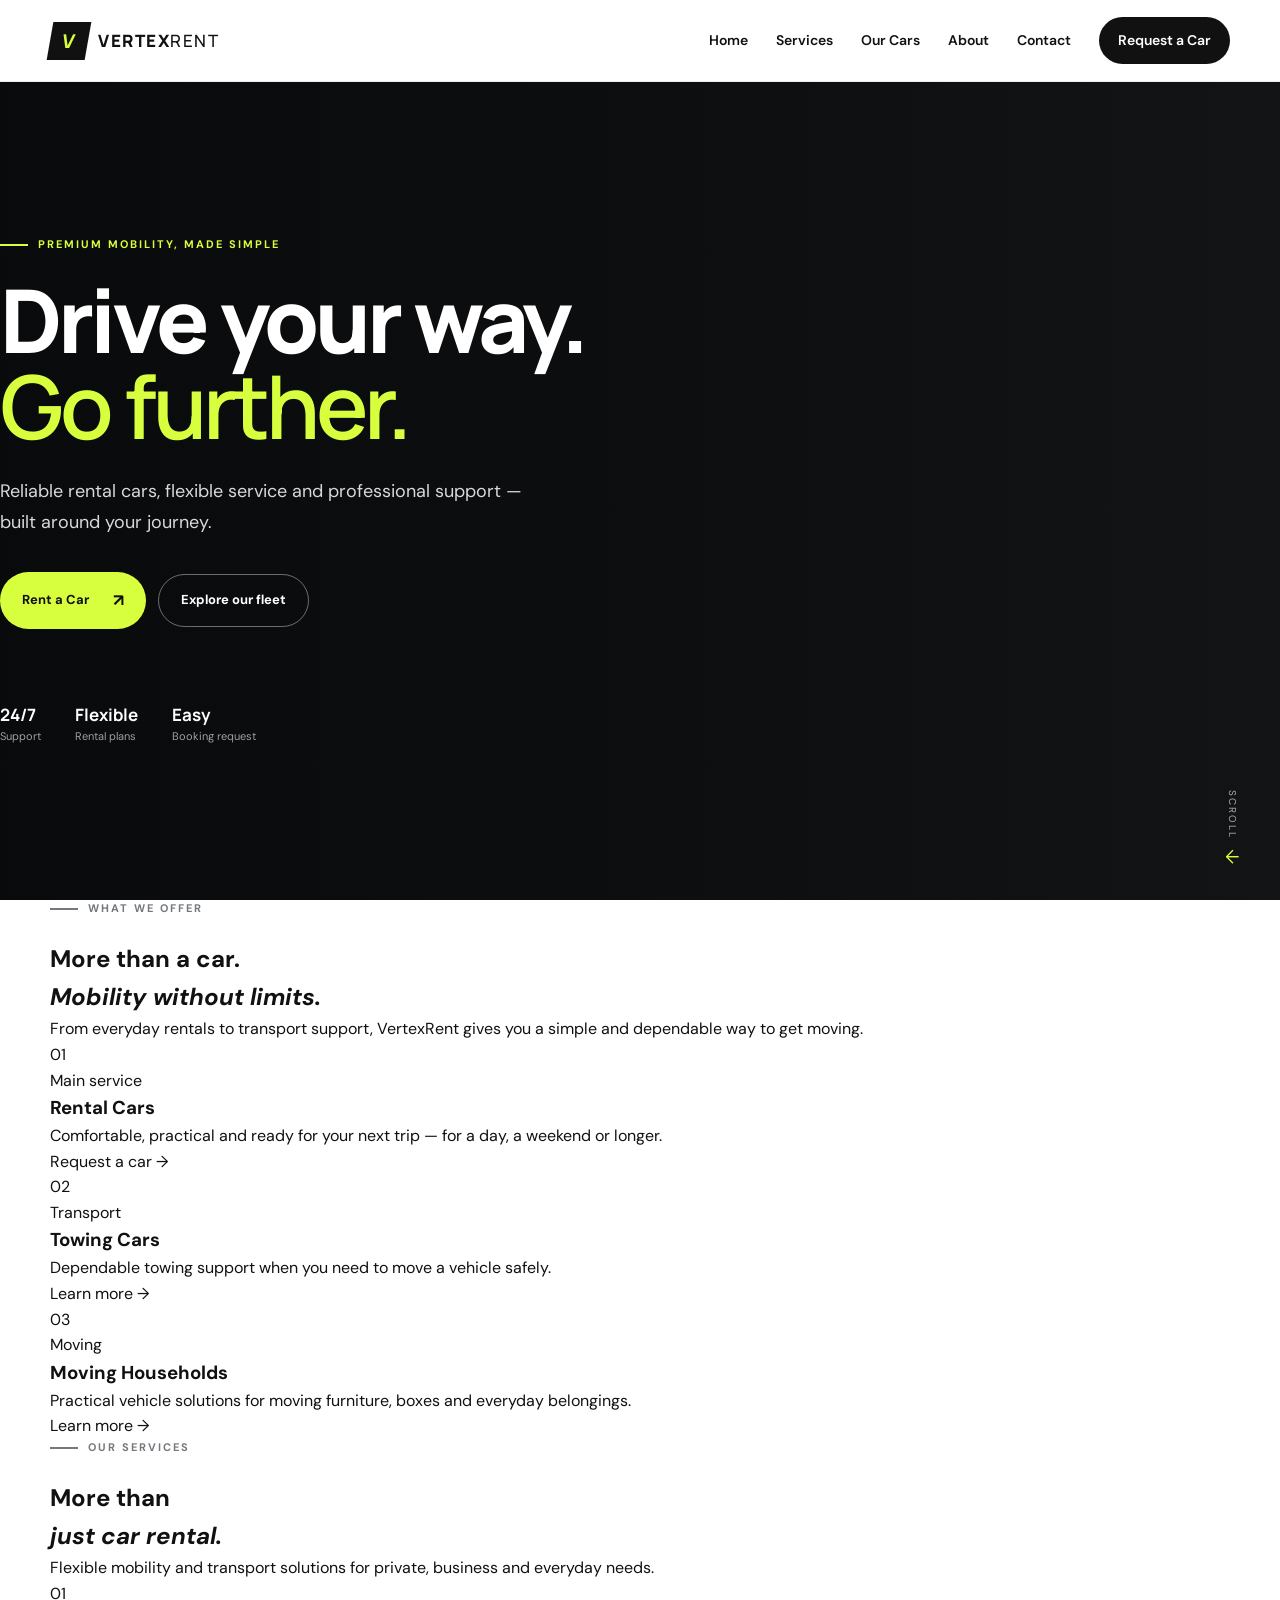
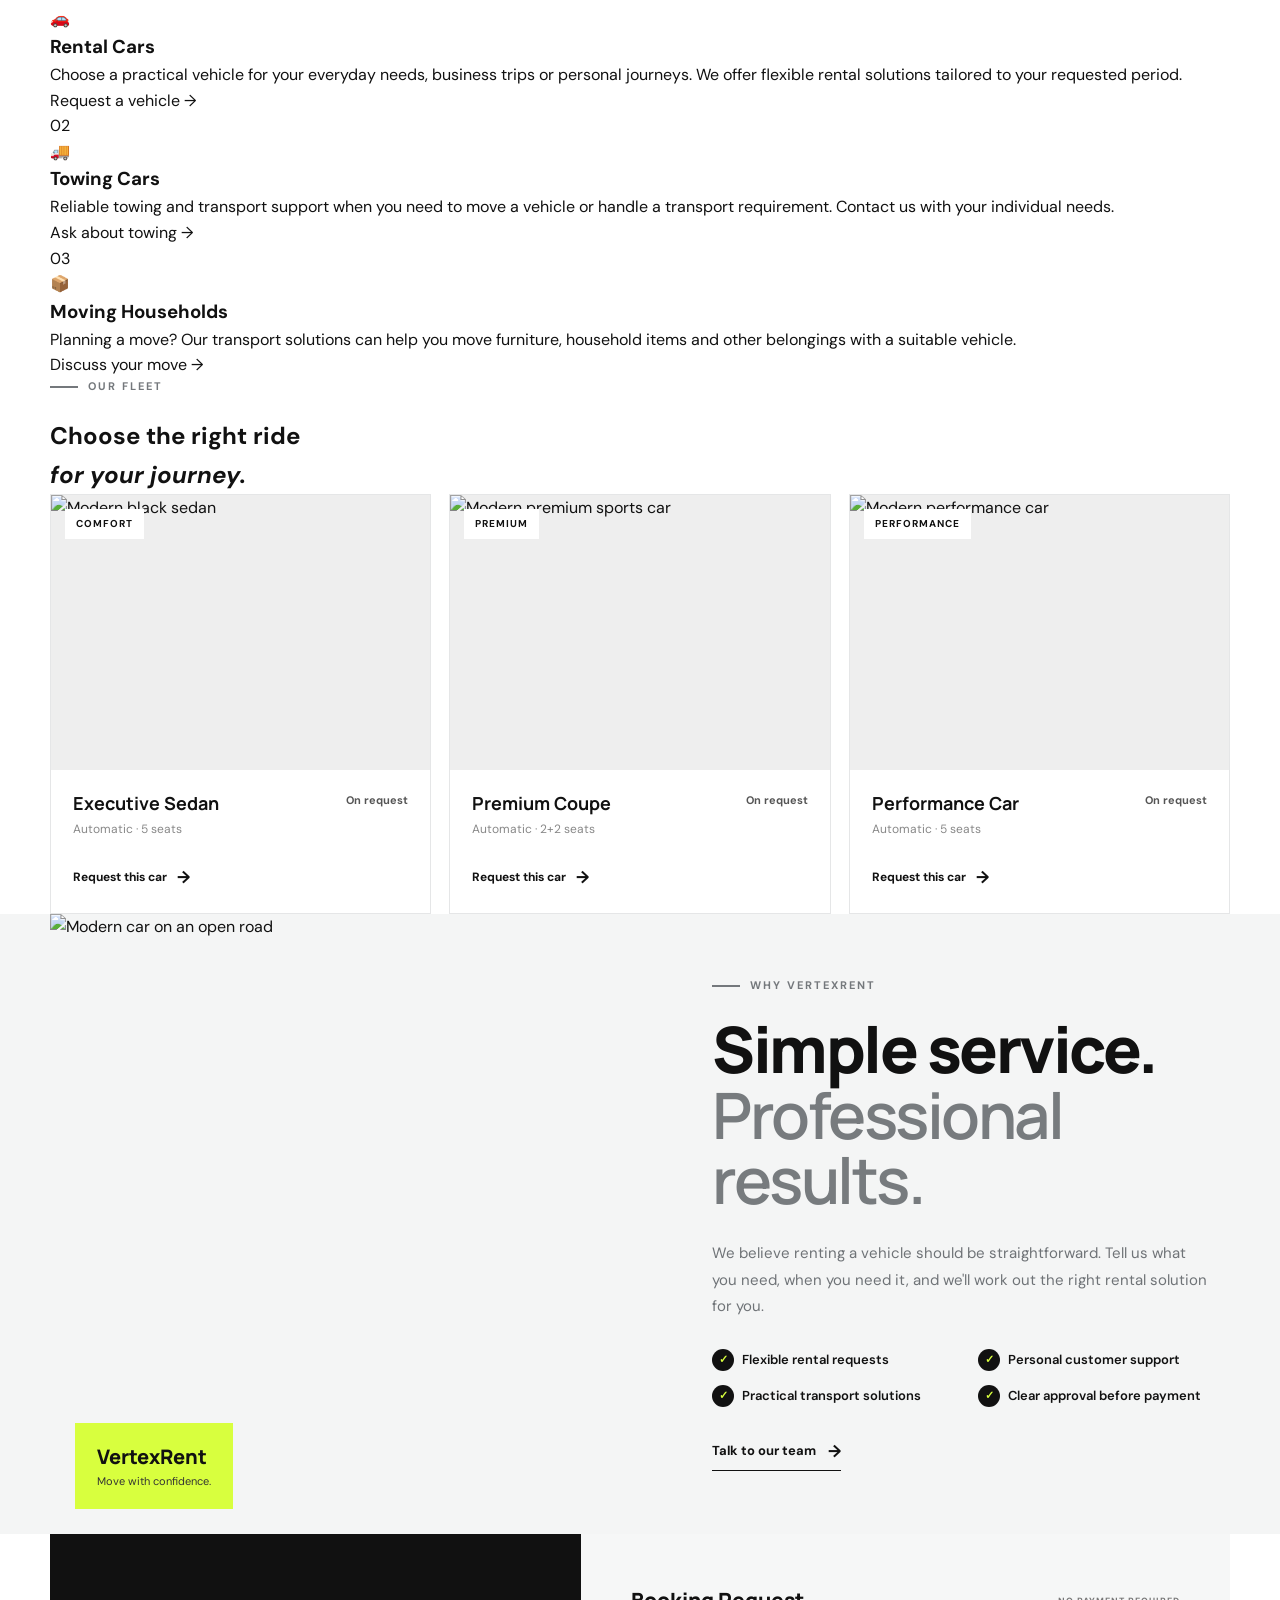
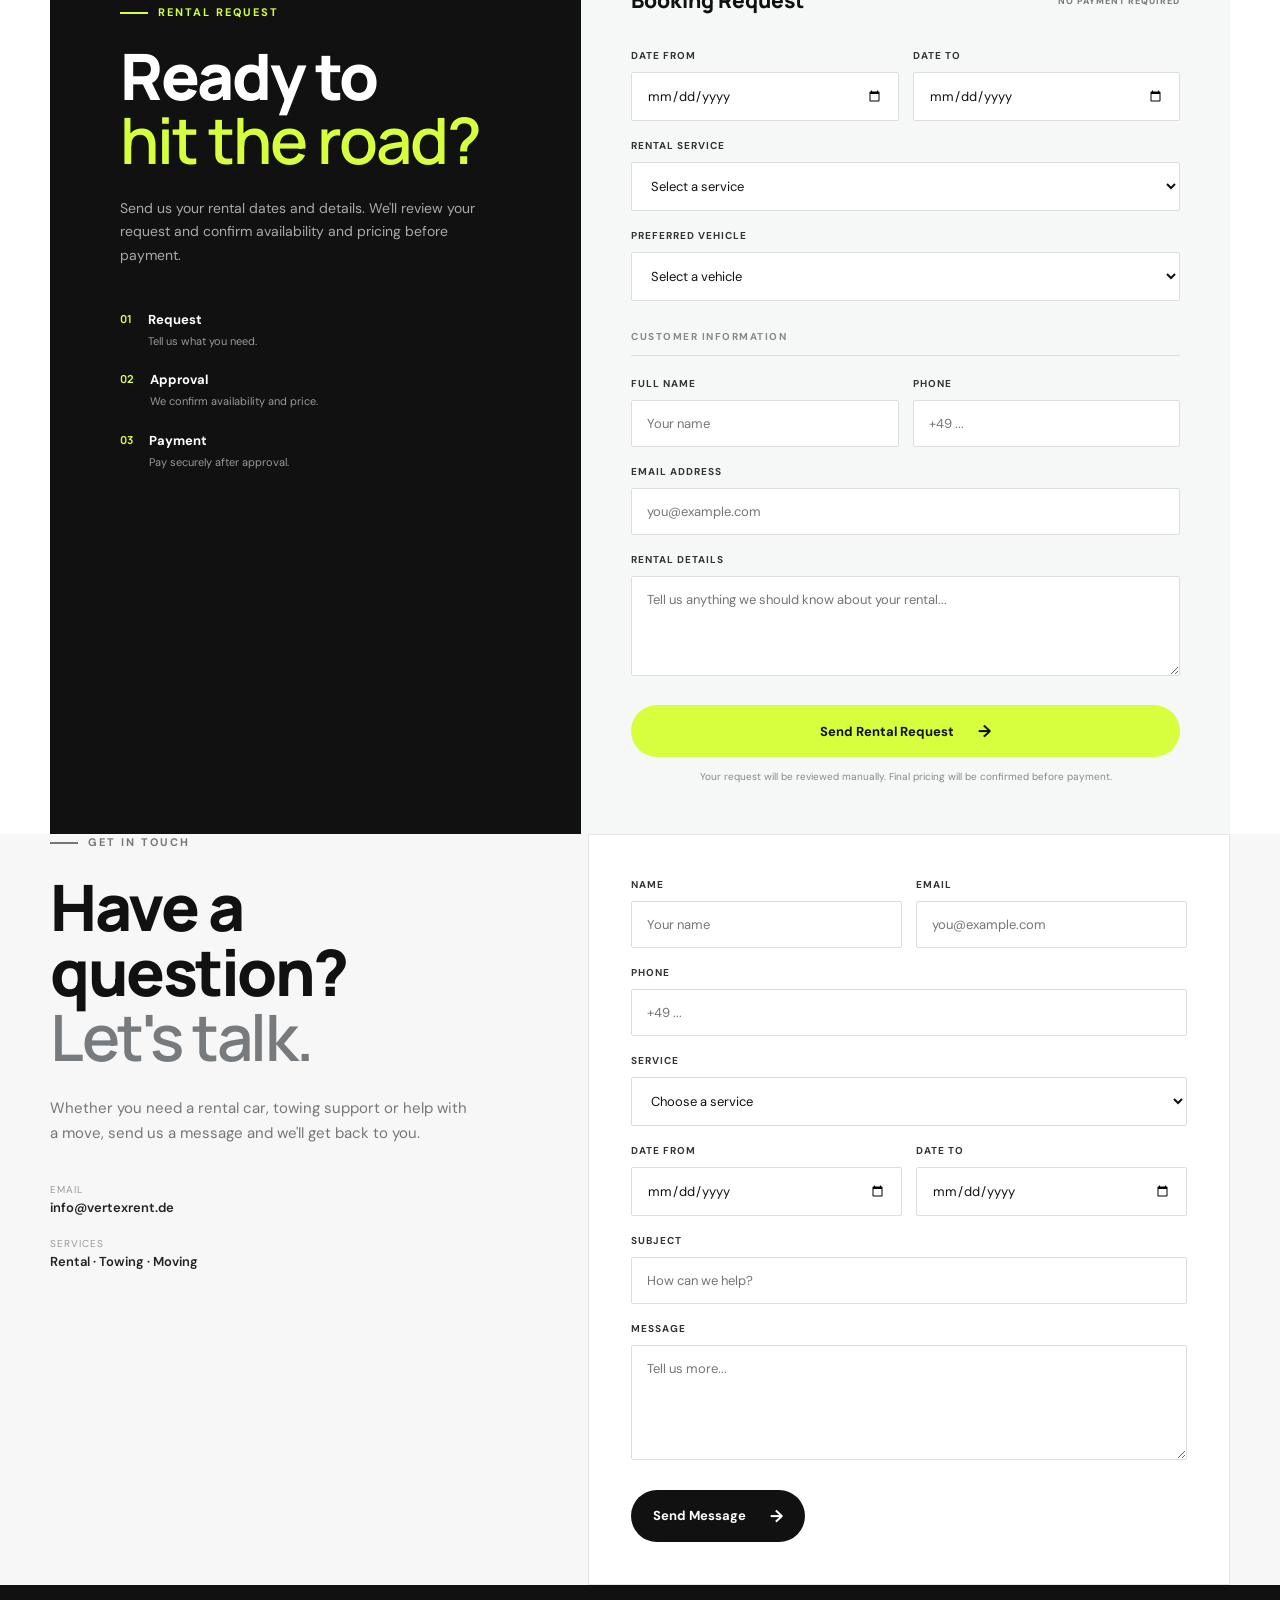
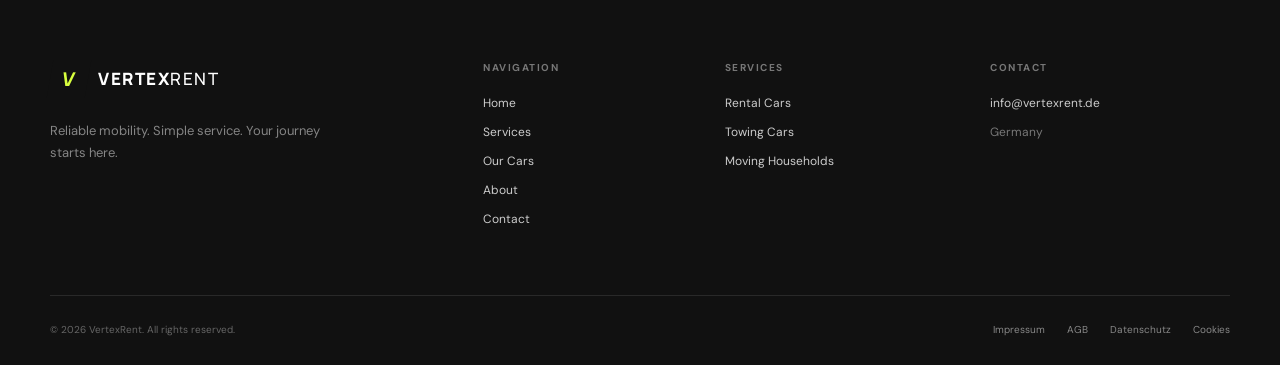
==== sec.html @ 44ec2cfa "All changes" ====
<!DOCTYPE html>
<html lang="en">

<head>

    <!-- 
         BASIC META
     -->

    <meta charset="UTF-8">

    <meta name="viewport"
          content="width=device-width, initial-scale=1.0">

    <meta http-equiv="X-UA-Compatible"
          content="IE=edge">


    <!-- 
         SEO
     -->

    <title>VertexRent | Premium Car Rental & Mobility Services</title>

    <meta name="description"
          content="VertexRent offers reliable car rental, towing and household moving services with flexible rental solutions and professional support.">

    <meta name="keywords"
          content="car rental, rent a car, vehicle rental, towing cars, moving household, VertexRent">

    <meta name="author"
          content="VertexRent">

    <meta name="robots"
          content="index, follow">

    <meta name="googlebot"
          content="index, follow">


    <!-- 
         CANONICAL URL
     -->

    <link rel="canonical"
          href="https://vertexrent.de/">


    <!-- 
         FAVICON
     -->

    <link rel="icon"
          type="image/png"
          href="images/favicon.png">


    <!-- 
         GOOGLE FONTS
     -->

    <link rel="preconnect"
          href="https://fonts.googleapis.com">

    <link rel="preconnect"
          href="https://fonts.gstatic.com"
          crossorigin>

    <link href="https://fonts.googleapis.com/css2?family=DM+Sans:wght@400;500;600;700&family=Manrope:wght@600;700;800&display=swap"
          rel="stylesheet">


    <!-- 
         OPEN GRAPH
         Facebook / WhatsApp / LinkedIn
          -->

    <meta property="og:type"
          content="website">

    <meta property="og:title"
          content="VertexRent | Premium Car Rental & Mobility Services">

    <meta property="og:description"
          content="Reliable car rental, towing and moving services from VertexRent.">

    <meta property="og:url"
          content="https://vertexrent.de/">

    <meta property="og:site_name"
          content="VertexRent">

    <meta property="og:image"
          content="https://vertexrent.de/images/og-image.jpg">


    <!--  TWITTER / X CARD -->

    <meta name="twitter:card"
          content="summary_large_image">

    <meta name="twitter:title"
          content="VertexRent | Premium Car Rental & Mobility Services">

    <meta name="twitter:description"
          content="Reliable car rental, towing and moving services from VertexRent.">

    <meta name="twitter:image"
          content="https://vertexrent.de/images/og-image.jpg">


    <!-- 
         WEBSITE CSS
    -->

    <link rel="stylesheet"
          href="style.css">

    <link rel="stylesheet"
          href="responsive.css">

</head>


<body>

    <!-- Website content will be added here -->
  <!-- =========================
         HEADER
    ========================== -->

    <header class="site-header">

        <div class="container nav-wrapper">

            <!-- Logo -->
            <a href="#home" class="logo" aria-label="VertexRent Home">

                <span class="logo-mark">V</span>

                <span class="logo-text">
                    VERTEX<span>RENT</span>
                </span>

            </a>


            <!-- Navigation -->
            <nav class="main-nav" aria-label="Main Navigation">

                <a href="#home">Home</a>

                <a href="#services">Services</a>

                <a href="#fleet">Our Cars</a>

                <a href="#about">About</a>

                <a href="#contact">Contact</a>

                <a href="#booking" class="nav-cta">
                    Request a Car
                </a>

            </nav>


            <!-- Mobile Menu Button -->
            <button
                class="menu-toggle"
                type="button"
                aria-label="Open navigation menu"
                aria-expanded="false">

                <span></span>
                <span></span>
                <span></span>

            </button>

        </div>

    </header>


     <!-- =========================
         MAIN CONTENT
    ========================== -->

    <main id="main-content">

     <section class="hero" id="home">

        <!-- Background Image -->
        <div class="hero-background"></div>


        <div class="container hero-container">

            <div class="hero-content">

                <!-- Small Label -->
                <p class="eyebrow hero-eyebrow">
                    <span></span>
                    Premium mobility, made simple
                </p>


                <!-- Main Heading -->
                <h1>
                    Drive your way.
                    <br>
                    <em>Go further.</em>
                </h1>


                <!-- Description -->
                <p class="hero-description">
                    Reliable rental cars, flexible service and
                    professional support — built around your journey.
                </p>


                <!-- Buttons -->
                <div class="hero-actions">

                    <a href="#booking" class="btn btn-primary">
                        Rent a Car
                        <span>↗</span>
                    </a>

                    <a href="#fleet" class="btn btn-outline">
                        Explore our fleet
                    </a>

                </div>


                <!-- Trust Information -->
                <div class="hero-trust">

                    <div class="trust-item">

                        <strong>24/7</strong>

                        <span>
                            Support
                        </span>

                    </div>


                    <div class="trust-item">

                        <strong>Flexible</strong>

                        <span>
                            Rental plans
                        </span>

                    </div>


                    <div class="trust-item">

                        <strong>Easy</strong>

                        <span>
                            Booking request
                        </span>

                    </div>

                </div>

            </div>

        </div>


        <!-- Scroll Indicator -->

        <div class="hero-scroll">

            <span>SCROLL</span>

            <strong>↓</strong>

        </div>

    </section>


    <!-- =========================
     SERVICES SECTION
========================= -->

<section class="services section" id="services">

    <div class="container">

        <!-- Section Heading -->

        <div class="section-heading services-heading">

            <div>

                <p class="eyebrow">
                    <span></span>
                    What we offer
                </p>

                <h2>
                    More than a car.
                    <br>
                    <em>Mobility without limits.</em>
                </h2>

            </div>


            <p class="section-intro">

                From everyday rentals to transport support,
                VertexRent gives you a simple and dependable
                way to get moving.

            </p>

        </div>


        <!-- Services Cards -->

        <div class="service-grid">


            <!-- Rental Cars -->

            <article class="service-card service-card-main">

                <div class="service-number">
                    01
                </div>


                <div class="service-content">

                    <p class="service-label">
                        Main service
                    </p>

                    <h3>
                        Rental Cars
                    </h3>

                    <p>
                        Comfortable, practical and ready for
                        your next trip — for a day, a weekend
                        or longer.
                    </p>

                    <a href="#booking" class="service-link">
                        Request a car
                        <span>&rarr;</span>
                        
                    </a>

                </div>

            </article>


            <!-- Towing Cars -->

            <article class="service-card">

                <div class="service-number">
                    02
                </div>


                <div class="service-content">

                    <p class="service-label">
                        Transport
                    </p>

                    <h3>
                        Towing Cars
                    </h3>

                    <p>
                        Dependable towing support when you
                        need to move a vehicle safely.
                    </p>

                    <a href="#contact" class="service-link">
                        Learn more
                        <span>&rarr;</span>
                        
                    </a>

                </div>

            </article>


            <!-- Moving Households -->

            <article class="service-card">

                <div class="service-number">
                    03
                </div>


                <div class="service-content">

                    <p class="service-label">
                        Moving
                    </p>

                    <h3>
                        Moving Households
                    </h3>

                    <p>
                        Practical vehicle solutions for moving
                        furniture, boxes and everyday belongings.
                    </p>

                    <a href="#contact" class="service-link">
                        Learn more
                        <span>&rarr;</span>

                    </a>

                </div>

            </article>


        </div>

    </div>

</section>










<!-- =========================
     SERVICES SECTION
========================= -->

<section class="services section" id="services">

    <div class="container">

        <div class="section-heading">

            <p class="eyebrow">

                <span></span>

                Our Services

            </p>

            <h2>

                More than
                <br>

                <em>just car rental.</em>

            </h2>

            <p class="section-intro">

                Flexible mobility and transport solutions
                for private, business and everyday needs.

            </p>

        </div>


        <div class="services-grid">


            <!-- Rental Cars -->

            <article class="service-card">

                <div class="service-number">
                    01
                </div>

                <div class="service-icon">
                    🚗
                </div>

                <h3>
                    Rental Cars
                </h3>

                <p>

                    Choose a practical vehicle for your
                    everyday needs, business trips or
                    personal journeys. We offer flexible
                    rental solutions tailored to your
                    requested period.

                </p>

                <a href="#booking" class="service-link">

                    Request a vehicle

                    <span>&rarr;</span>

                </a>

            </article>


            <!-- Towing Cars -->

            <article class="service-card">

                <div class="service-number">
                    02
                </div>

                <div class="service-icon">
                    🚚
                </div>

                <h3>
                    Towing Cars
                </h3>

                <p>

                    Reliable towing and transport support
                    when you need to move a vehicle or
                    handle a transport requirement.
                    Contact us with your individual needs.

                </p>

                <a href="#contact" class="service-link">

                    Ask about towing

                    <span>&rarr;</span>

                </a>

            </article>


            <!-- Moving Households -->

            <article class="service-card">

                <div class="service-number">
                    03
                </div>

                <div class="service-icon">
                    📦
                </div>

                <h3>
                    Moving Households
                </h3>

                <p>

                    Planning a move? Our transport solutions
                    can help you move furniture, household
                    items and other belongings with a
                    suitable vehicle.

                </p>

                <a href="#contact" class="service-link">

                    Discuss your move

                    <span>&rarr;</span>

                </a>

            </article>


        </div>

    </div>

</section>






<!-- =========================
     OUR FLEET SECTION
========================= -->

<section class="fleet section" id="fleet">

    <div class="container">

        <!-- Section Heading -->

        <div class="section-heading">

            <p class="eyebrow">
                <span></span>
                Our Fleet
            </p>

            <h2>
                Choose the right ride
                <br>
                <em>for your journey.</em>
            </h2>

        </div>


        <!-- Cars Grid -->

        <div class="car-grid">


            <!-- Car 01 -->

            <article class="car-card">

                <div class="car-image">

                    <img
                        src="https://images.unsplash.com/photo-1555215695-3004980ad54e?auto=format&fit=crop&w=1200&q=85"
                        alt="Modern black sedan">

                    <span class="car-tag">
                        Comfort
                    </span>

                </div>


                <div class="car-info">

                    <div class="car-main-info">

                        <div>

                            <h3>
                                Executive Sedan
                            </h3>

                            <p>
                                Automatic · 5 seats
                            </p>

                        </div>

                        <span class="car-price">
                            On request
                        </span>

                    </div>


                    <a href="#booking" class="car-link">
                        Request this car
                        <span>→</span>
                    </a>

                </div>

            </article>


            <!-- Car 02 -->

            <article class="car-card">

                <div class="car-image">

                    <img
                        src="https://images.unsplash.com/photo-1542362567-b07e54358753?auto=format&fit=crop&w=1200&q=85"
                        alt="Modern premium sports car">

                    <span class="car-tag">
                        Premium
                    </span>

                </div>


                <div class="car-info">

                    <div class="car-main-info">

                        <div>

                            <h3>
                                Premium Coupe
                            </h3>

                            <p>
                                Automatic · 2+2 seats
                            </p>

                        </div>

                        <span class="car-price">
                            On request
                        </span>

                    </div>


                    <a href="#booking" class="car-link">
                        Request this car
                        <span>→</span>
                    </a>

                </div>

            </article>


            <!-- Car 03 -->

            <article class="car-card">

                <div class="car-image">

                    <img
                        src="https://images.unsplash.com/photo-1503376780353-7e6692767b70?auto=format&fit=crop&w=1200&q=85"
                        alt="Modern performance car">

                    <span class="car-tag">
                        Performance
                    </span>

                </div>


                <div class="car-info">

                    <div class="car-main-info">

                        <div>

                            <h3>
                                Performance Car
                            </h3>

                            <p>
                                Automatic · 5 seats
                            </p>

                        </div>

                        <span class="car-price">
                            On request
                        </span>

                    </div>


                    <a href="#booking" class="car-link">
                        Request this car
                        <span>→</span>
                    </a>

                </div>

            </article>


        </div>

    </div>

</section>


<!-- =========================
     ABOUT SECTION
========================= -->

<section class="about section" id="about">

    <div class="container about-grid">


        <!-- About Image -->

        <div class="about-image">

            <img
                src="https://images.unsplash.com/photo-1492144534655-ae79c964c9d7?auto=format&fit=crop&w=1400&q=85"
                alt="Modern car on an open road">

            <div class="about-badge">

                <strong>VertexRent</strong>

                <span>
                    Move with confidence.
                </span>

            </div>

        </div>


        <!-- About Content -->

        <div class="about-content">

            <p class="eyebrow">

                <span></span>

                Why VertexRent

            </p>


            <h2>

                Simple service.
                <br>

                <em>Professional results.</em>

            </h2>


            <p class="about-description">

                We believe renting a vehicle should be
                straightforward. Tell us what you need,
                when you need it, and we'll work out the
                right rental solution for you.

            </p>


            <!-- Benefits -->

            <ul class="benefits-list">

                <li>

                    <span class="benefit-icon">
                        ✓
                    </span>

                    <span>
                        Flexible rental requests
                    </span>

                </li>


                <li>

                    <span class="benefit-icon">
                        ✓
                    </span>

                    <span>
                        Personal customer support
                    </span>

                </li>


                <li>

                    <span class="benefit-icon">
                        ✓
                    </span>

                    <span>
                        Practical transport solutions
                    </span>

                </li>


                <li>

                    <span class="benefit-icon">
                        ✓
                    </span>

                    <span>
                        Clear approval before payment
                    </span>

                </li>

            </ul>


            <!-- Link -->

            <a href="#contact" class="about-link">

                Talk to our team

                <span>&rarr;</span>

            </a>

        </div>

    </div>

</section>



<!-- =========================
     BOOKING SECTION
========================= -->

<section class="booking section" id="booking">

    <div class="container">

        <div class="booking-box">

            <!-- =========================
                 BOOKING INTRO
            ========================== -->

            <div class="booking-content">

                <p class="eyebrow booking-eyebrow">

                    <span></span>

                    Rental Request

                </p>


                <h2>

                    Ready to
                    <br>

                    <em>hit the road?</em>

                </h2>


                <p class="booking-description">

                    Send us your rental dates and details.
                    We'll review your request and confirm
                    availability and pricing before payment.

                </p>


                <!-- Booking Process -->

                <div class="booking-steps">


                    <div class="booking-step">

                        <span>01</span>

                        <div>

                            <strong>
                                Request
                            </strong>

                            <p>
                                Tell us what you need.
                            </p>

                        </div>

                    </div>


                    <div class="booking-step">

                        <span>02</span>

                        <div>

                            <strong>
                                Approval
                            </strong>

                            <p>
                                We confirm availability
                                and price.
                            </p>

                        </div>

                    </div>


                    <div class="booking-step">

                        <span>03</span>

                        <div>

                            <strong>
                                Payment
                            </strong>

                            <p>
                                Pay securely after approval.
                            </p>

                        </div>

                    </div>


                </div>

            </div>


            <!-- =========================
                 BOOKING FORM
            ========================== -->

            <div class="booking-form-wrapper">

                <form class="booking-form" id="bookingForm">


                    <div class="form-heading">

                        <h3>
                            Booking Request
                        </h3>

                        <span>
                            No payment required
                        </span>

                    </div>


                    <!-- Dates -->

                    <div class="form-row">

                        <div class="form-group">

                            <label for="date-from">
                                Date From
                            </label>

                            <input
                                type="date"
                                id="date-from"
                                name="date-from"
                                required
                            >

                        </div>


                        <div class="form-group">

                            <label for="date-to">
                                Date To
                            </label>

                            <input
                                type="date"
                                id="date-to"
                                name="date-to"
                                required
                            >

                        </div>

                    </div>


                    <!-- Rental Details -->

                    <div class="form-group">

                        <label for="service">
                            Rental Service
                        </label>

                        <select
                            id="service"
                            name="service"
                            required
                        >

                            <option value="">
                                Select a service
                            </option>

                            <option value="rental-car">
                                Rental Car
                            </option>

                            <option value="towing">
                                Towing Car
                            </option>

                            <option value="moving">
                                Moving Household
                            </option>

                        </select>

                    </div>


                    <div class="form-group">

                        <label for="vehicle">
                            Preferred Vehicle
                        </label>

                        <select
                            id="vehicle"
                            name="vehicle"
                        >

                            <option value="">
                                Select a vehicle
                            </option>

                            <option value="executive-sedan">
                                Executive Sedan
                            </option>

                            <option value="premium-coupe">
                                Premium Coupe
                            </option>

                            <option value="performance-car">
                                Performance Car
                            </option>

                        </select>

                    </div>


                    <!-- Customer Information -->

                    <div class="form-section-title">

                        Customer Information

                    </div>


                    <div class="form-row">

                        <div class="form-group">

                            <label for="customer-name">
                                Full Name
                            </label>

                            <input
                                type="text"
                                id="customer-name"
                                name="customer-name"
                                placeholder="Your name"
                                required
                            >

                        </div>


                        <div class="form-group">

                            <label for="customer-phone">
                                Phone
                            </label>

                            <input
                                type="tel"
                                id="customer-phone"
                                name="customer-phone"
                                placeholder="+49 ..."
                                required
                            >

                        </div>

                    </div>


                    <div class="form-group">

                        <label for="customer-email">
                            Email Address
                        </label>

                        <input
                            type="email"
                            id="customer-email"
                            name="customer-email"
                            placeholder="you@example.com"
                            required
                        >

                    </div>


                    <!-- Additional Details -->

                    <div class="form-group">

                        <label for="rental-details">
                            Rental Details
                        </label>

                        <textarea
                            id="rental-details"
                            name="rental-details"
                            rows="4"
                            placeholder="Tell us anything we should know about your rental..."
                        ></textarea>

                    </div>


                    <!-- Submit -->

                    <button
                        type="submit"
                        class="btn btn-primary booking-submit"
                    >

                        Send Rental Request

                        <span>&rarr;</span>

                    </button>


                    <p class="form-note">

                        Your request will be reviewed manually.
                        Final pricing will be confirmed before payment.

                    </p>


                </form>

            </div>

        </div>

    </div>

</section>


<!-- =========================
     CONTACT SECTION
========================= -->

<section class="contact section" id="contact">

    <div class="container contact-grid">

        <!-- Contact Information -->

        <div class="contact-content">

            <p class="eyebrow">

                <span></span>

                Get in touch

            </p>


            <h2>

                Have a question?
                <br>

                <em>Let's talk.</em>

            </h2>


            <p class="contact-description">

                Whether you need a rental car, towing support
                or help with a move, send us a message and
                we'll get back to you.

            </p>


            <!-- Contact Details -->

            <div class="contact-details">

                <div class="contact-detail">

                    <span>
                        Email
                    </span>

                    <strong>
                        info@vertexrent.de
                    </strong>

                </div>


                <div class="contact-detail">

                    <span>
                        Services
                    </span>

                    <strong>
                        Rental · Towing · Moving
                    </strong>

                </div>

            </div>

        </div>


        <!-- Contact Form -->

        <div class="contact-form-wrapper">

            <form class="contact-form" id="contactForm">


                <!-- Name + Email -->

                <div class="form-row">

                    <div class="form-group">

                        <label for="contact-name">
                            Name
                        </label>

                        <input
                            type="text"
                            id="contact-name"
                            name="name"
                            placeholder="Your name"
                            required
                        >

                    </div>


                    <div class="form-group">

                        <label for="contact-email">
                            Email
                        </label>

                        <input
                            type="email"
                            id="contact-email"
                            name="email"
                            placeholder="you@example.com"
                            required
                        >

                    </div>

                </div>


                <!-- Phone -->

                <div class="form-group">

                    <label for="contact-phone">
                        Phone
                    </label>

                    <input
                        type="tel"
                        id="contact-phone"
                        name="phone"
                        placeholder="+49 ..."
                    >

                </div>


                <!-- Service -->

                <div class="form-group">

                    <label for="contact-service">
                        Service
                    </label>

                    <select
                        id="contact-service"
                        name="service"
                        required
                    >

                        <option value="">
                            Choose a service
                        </option>

                        <option value="rental">
                            Rental Cars
                        </option>

                        <option value="towing">
                            Towing Cars
                        </option>

                        <option value="moving">
                            Moving Households
                        </option>

                    </select>

                </div>


                <!-- Dates -->

                <div class="form-row">

                    <div class="form-group">

                        <label for="contact-date-from">
                            Date From
                        </label>

                        <input
                            type="date"
                            id="contact-date-from"
                            name="date-from"
                        >

                    </div>


                    <div class="form-group">

                        <label for="contact-date-to">
                            Date To
                        </label>

                        <input
                            type="date"
                            id="contact-date-to"
                            name="date-to"
                        >

                    </div>

                </div>


                <!-- Subject -->

                <div class="form-group">

                    <label for="contact-subject">
                        Subject
                    </label>

                    <input
                        type="text"
                        id="contact-subject"
                        name="subject"
                        placeholder="How can we help?"
                    >

                </div>


                <!-- Message -->

                <div class="form-group">

                    <label for="contact-message">
                        Message
                    </label>

                    <textarea
                        id="contact-message"
                        name="message"
                        rows="5"
                        placeholder="Tell us more..."
                    ></textarea>

                </div>


                <!-- Submit -->

                <button
                    type="submit"
                    class="btn btn-dark contact-submit"
                >

                    Send Message

                    <span>&rarr;</span>

                </button>


            </form>

        </div>

    </div>

</section>

    </main>


    <!-- =========================
     FOOTER
========================= -->

<footer class="site-footer">

    <div class="container">


        <!-- Footer Top -->

        <div class="footer-top">


            <!-- Brand -->

            <div class="footer-brand">

                <a href="#home" class="logo footer-logo">

                    <span class="logo-mark">V</span>

                    <span class="logo-text">
                        VERTEX<span>RENT</span>
                    </span>

                </a>


                <p>
                    Reliable mobility.
                    Simple service.
                    Your journey starts here.
                </p>

            </div>


            <!-- Navigation -->

            <div class="footer-column">

                <h4>
                    Navigation
                </h4>

                <a href="#home">
                    Home
                </a>

                <a href="#services">
                    Services
                </a>

                <a href="#fleet">
                    Our Cars
                </a>

                <a href="#about">
                    About
                </a>

                <a href="#contact">
                    Contact
                </a>

            </div>


            <!-- Services -->

            <div class="footer-column">

                <h4>
                    Services
                </h4>

                <a href="#booking">
                    Rental Cars
                </a>

                <a href="#contact">
                    Towing Cars
                </a>

                <a href="#contact">
                    Moving Households
                </a>

            </div>


            <!-- Contact -->

            <div class="footer-column">

                <h4>
                    Contact
                </h4>

                <a href="mailto:info@vertexrent.de">
                    info@vertexrent.de
                </a>

                <span class="footer-muted">
                    Germany
                </span>

            </div>


        </div>


        <!-- Footer Bottom -->

        <div class="footer-bottom">


            <p>
                © 2026 VertexRent.
                All rights reserved.
            </p>


            <!-- Legal -->

            <nav class="legal-links" aria-label="Legal">

                <a href="impressum.html">
                    Impressum
                </a>

                <a href="agb.html">
                    AGB
                </a>

                <a href="datenschutz.html">
                    Datenschutz
                </a>

                <a href="cookies.html">
                    Cookies
                </a>

            </nav>


        </div>

    </div>

</footer>


    <script src="script.js"></script>

</body>

</html>
---- style.css ----
/* ========
   GLOBAL RESET
======== */

* {
    margin: 0;
    padding: 0;
    box-sizing: border-box;
}

html {
    scroll-behavior: smooth;
}

body {
    font-family: "DM Sans", sans-serif;
    color: #111111;
    background: #ffffff;
    line-height: 1.6;
}

a {
    text-decoration: none;
    color: inherit;
}

button {
    font-family: inherit;
}


/* =========
   CONTAINER
========== */

.container {
    width: min(1180px, calc(100% - 48px));
    margin: 0 auto;
}


/* ============
   HEADER
 ===========*/

.site-header {
    width: 100%;
    height: 82px;

    background: #ffffff;

    border-bottom: 1px solid #eeeeee;

    position: sticky;
    top: 0;
    z-index: 1000;
}


/* 
   NAV WRAPPER 
   */

.nav-wrapper {
    height: 100%;

    display: flex;
    align-items: center;
    justify-content: space-between;
}


/* 
   LOGO
 */

.logo {
    display: flex;
    align-items: center;
    gap: 10px;

    font-family: "Manrope", sans-serif;

    font-size: 17px;
    font-weight: 800;

    letter-spacing: 1.5px;
}


/* Logo icon */

.logo-mark {
    width: 38px;
    height: 38px;

    display: grid;
    place-items: center;

    background: #111111;
    color: #d8ff3e;

    font-size: 19px;
    font-weight: 800;

    transform: skew(-10deg);
}


/* Logo text */

.logo-text {
    color: #111111;
}

.logo-text span {
    font-weight: 500;
}


/* 
   DESKTOP NAVIGATION
 */

.main-nav {
    display: flex;
    align-items: center;

    gap: 28px;

    font-size: 14px;
    font-weight: 600;
}

.main-nav a {
    transition: opacity 0.2s ease;
}

.main-nav a:hover {
    opacity: 0.55;
}


/* 
   NAV CTA
 */

.nav-cta {
    background: #111111;
    color: #ffffff;

    padding: 12px 19px;

    border-radius: 100px;

    transition:
        background 0.2s ease,
        transform 0.2s ease;
}

.nav-cta:hover {
    opacity: 1 !important;

    background: #222222;

    transform: translateY(-2px);
}


/* 
   MOBILE MENU BUTTON
*/

.menu-toggle {
    display: none;

    width: 42px;
    height: 42px;

    border: none;
    background: transparent;

    cursor: pointer;

    flex-direction: column;
    align-items: center;
    justify-content: center;

    gap: 5px;
}

.menu-toggle span {
    display: block;

    width: 24px;
    height: 2px;

    background: #111111;

    transition: 0.3s ease;
}


/* =========================
   HERO SECTION
========================= */

.hero {

    position: relative;

    min-height: calc(100vh - 82px);

    display: flex;

    align-items: center;

    overflow: hidden;

    background: #141618;

    color: #ffffff;
}


/* 
   HERO BACKGROUND
*/

.hero-background {

    position: absolute;

    inset: 0;

    background-image:

        linear-gradient(
            90deg,
            rgba(8, 9, 10, 0.90) 0%,
            rgba(8, 9, 10, 0.65) 45%,
            rgba(8, 9, 10, 0.18) 100%
        ),

        url("https://images.unsplash.com/photo-1494905998402-395d579af36f?auto=format&fit=crop&w=2200&q=90");

    background-position: center;

    background-size: cover;

    background-repeat: no-repeat;

    z-index: 0;
}


/* 
   HERO CONTAINER
 */

.hero-container {

    position: relative;

    z-index: 1;

    width: 100%;

    padding-top: 100px;

    padding-bottom: 100px;
}


/* 
   HERO CONTENT
 */

.hero-content {

    max-width: 720px;
}


/* 
   EYEBROW
 */

.eyebrow {

    display: flex;

    align-items: center;

    gap: 10px;

    text-transform: uppercase;

    letter-spacing: 2px;

    font-size: 11px;

    font-weight: 700;

    color: #74787c;

    margin-bottom: 22px;
}


.eyebrow span {

    display: block;

    width: 28px;

    height: 2px;

    background: currentColor;
}


.hero-eyebrow {

    color: #d8ff3e;
}


/* 
   HERO HEADING
 */

.hero h1 {

    font-family: "Manrope", sans-serif;

    font-size: clamp(48px, 7vw, 88px);

    line-height: 0.98;

    letter-spacing: -4px;

    font-weight: 800;

    margin-bottom: 28px;
}


.hero h1 em {

    font-style: normal;

    color: #d8ff3e;

    font-weight: 600;
}


/* 
   HERO DESCRIPTION
 */

.hero-description {

    max-width: 540px;

    font-size: 18px;

    line-height: 1.7;

    color: #d8d9da;

    margin-bottom: 34px;
}


/* 
   HERO BUTTONS
 */

.hero-actions {

    display: flex;

    align-items: center;

    gap: 12px;

    flex-wrap: wrap;
}


.btn {

    display: inline-flex;

    align-items: center;

    justify-content: center;

    gap: 24px;

    border-radius: 100px;

    padding: 15px 22px;

    font-family: "DM Sans", sans-serif;

    font-size: 13px;

    font-weight: 700;

    transition:
        transform 0.25s ease,
        background 0.25s ease,
        box-shadow 0.25s ease;
}


.btn span {

    font-size: 17px;
}


/* Primary */

.btn-primary {

    background: #d8ff3e;

    color: #111111;
}


.btn-primary:hover {

    transform: translateY(-2px);

    box-shadow:
        0 12px 25px rgba(216, 255, 62, 0.18);
}


/* Outline */

.btn-outline {

    border: 1px solid rgba(255, 255, 255, 0.40);

    color: #ffffff;

    background: transparent;
}


.btn-outline:hover {

    background: #ffffff;

    color: #111111;
}


/* 
   HERO TRUST
*/

.hero-trust {

    display: flex;

    gap: 34px;

    margin-top: 72px;
}


.trust-item {

    display: flex;

    flex-direction: column;
}


.trust-item strong {

    font-family: "Manrope", sans-serif;

    font-size: 17px;

    font-weight: 700;
}


.trust-item span {

    font-size: 11px;

    color: #9da0a2;
}


/* 
   SCROLL INDICATOR
 */

.hero-scroll {

    position: absolute;

    right: 34px;

    bottom: 34px;

    z-index: 2;

    display: flex;

    align-items: center;

    gap: 10px;

    color: #aaa;

    font-size: 10px;

    letter-spacing: 2px;

    writing-mode: vertical-rl;
}


.hero-scroll strong {

    color: #d8ff3e;

    font-size: 18px;

    font-weight: 400;
}


/* =========================
   FLEET SECTION
========================= */

.fleet {
    background: #ffffff;
}


/* =========================
   CAR GRID
========================= */

.car-grid {

    display: grid;

    grid-template-columns:
        repeat(3, 1fr);

    gap: 18px;
}


/* 
   CAR CAR 
   */


.car-card {

    background: #ffffff;

    border: 1px solid #e5e6e7;

    overflow: hidden;

    transition:
        transform 0.3s ease,
        box-shadow 0.3s ease;
}


.car-card:hover {

    transform: translateY(-5px);

    box-shadow:
        0 15px 35px rgba(0, 0, 0, 0.08);
}


/* 
   CAR IMAGE
 */

.car-image {

    height: 275px;

    position: relative;

    overflow: hidden;

    background: #eeeeee;
}


.car-image img {

    width: 100%;

    height: 100%;

    object-fit: cover;

    transition:
        transform 0.5s ease;
}


.car-card:hover .car-image img {

    transform: scale(1.05);
}


/* 
   CAR TAG
*/

.car-tag {

    position: absolute;

    top: 14px;

    left: 14px;

    background: #ffffff;

    color: #111111;

    padding: 7px 11px;

    font-size: 10px;

    text-transform: uppercase;

    letter-spacing: 1px;

    font-weight: 700;
}


/* 
   CAR INFO
 */

.car-info {

    padding: 22px;
}


.car-main-info {

    display: flex;

    justify-content: space-between;

    align-items: flex-start;

    gap: 15px;
}


.car-info h3 {

    font-family: "Manrope", sans-serif;

    font-size: 18px;

    line-height: 1.3;
}


.car-info p {

    font-size: 12px;

    color: #888888;

    margin-top: 4px;
}


.car-price {

    font-size: 11px;

    font-weight: 700;

    white-space: nowrap;

    color: #555555;
}


/* 
   CAR LINK
 */

.car-link {

    display: inline-flex;

    align-items: center;

    gap: 10px;

    margin-top: 25px;

    font-size: 12px;

    font-weight: 700;
}


.car-link span {

    font-size: 17px;

    transition:
        transform 0.2s ease;
}


.car-link:hover span {

    transform: translateX(5px);
}


/* =========================
   ABOUT SECTION
========================= */

.about {

    background: #f4f5f5;
}


/* 
   ABOUT GRID
 */

.about-grid {

    display: grid;

    grid-template-columns:
        1.05fr 0.95fr;

    gap: 90px;

    align-items: center;
}


/*
   ABOUT IMAGE
*/

.about-image {

    height: 620px;

    position: relative;

    overflow: hidden;
}


.about-image img {

    width: 100%;

    height: 100%;

    object-fit: cover;
}


/* 
   IMAGE BADGE
*/

.about-badge {

    position: absolute;

    left: 25px;

    bottom: 25px;

    background: #d8ff3e;

    padding: 18px 22px;

    display: flex;

    flex-direction: column;
}


.about-badge strong {

    font-family: "Manrope", sans-serif;

    font-size: 20px;

    font-weight: 800;
}


.about-badge span {

    font-size: 11px;

    color: #333333;
}


/* 
   ABOUT CONTENT
 */

.about-content h2 {

    font-family: "Manrope", sans-serif;

    font-size: clamp(38px, 5vw, 64px);

    line-height: 1.02;

    letter-spacing: -2.5px;

    font-weight: 800;
}


.about-content h2 em {

    font-style: normal;

    color: #777b7e;

    font-weight: 600;
}


.about-description {

    max-width: 500px;

    color: #6f7377;

    margin: 28px 0;

    font-size: 15px;

    line-height: 1.75;
}


/*
   BENEFITS
 */

.benefits-list {

    list-style: none;

    display: grid;

    grid-template-columns: 1fr 1fr;

    gap: 14px;

    margin: 30px 0;
}


.benefits-list li {

    display: flex;

    align-items: center;

    font-size: 13px;

    font-weight: 600;
}


.benefit-icon {

    width: 22px;

    height: 22px;

    flex-shrink: 0;

    display: grid;

    place-items: center;

    margin-right: 8px;

    border-radius: 50%;

    background: #111111;

    color: #d8ff3e;

    font-size: 11px;
}


/* 
   ABOUT LINK
 */

.about-link {

    display: inline-flex;

    align-items: center;

    gap: 12px;

    font-size: 13px;

    font-weight: 700;

    border-bottom: 1px solid #111111;

    padding-bottom: 5px;
}


.about-link span {

    font-size: 17px;

    transition:
        transform 0.2s ease;
}


.about-link:hover span {

    transform: translateX(5px);
}


/* =========================
   BOOKING SECTION
========================= */

.booking {
    background: #ffffff;
}


/* =========================
   BOOKING BOX
========================= */

.booking-box {

    display: grid;

    grid-template-columns:
        0.9fr 1.1fr;

    background: #111111;

    color: #ffffff;

    overflow: hidden;
}


/* 
   BOOKING CONTENT
 */

.booking-content {

    padding: 70px;
}


.booking-eyebrow {
    color: #d8ff3e;
}


.booking-content h2 {

    font-family: "Manrope", sans-serif;

    font-size: clamp(42px, 5vw, 66px);

    line-height: 1;

    letter-spacing: -2px;

    font-weight: 800;
}


.booking-content h2 em {

    font-style: normal;

    color: #d8ff3e;

    font-weight: 600;
}


.booking-description {

    max-width: 400px;

    color: #aaaaaa;

    margin: 25px 0 42px;

    font-size: 14px;

    line-height: 1.7;
}


/* 
   BOOKING STEPS
 */

.booking-steps {

    display: flex;

    flex-direction: column;

    gap: 20px;
}


.booking-step {

    display: flex;

    align-items: flex-start;

    gap: 16px;
}


.booking-step > span {

    color: #d8ff3e;

    font-family: "Manrope", sans-serif;

    font-size: 11px;

    font-weight: 700;
}


.booking-step strong {

    display: block;

    color: #ffffff;

    font-size: 13px;
}


.booking-step p {

    color: #999999;

    font-size: 11px;

    margin-top: 2px;
}


/* 
   FORM WRAPPER
    */

.booking-form-wrapper {

    background: #f6f7f7;

    color: #111111;

    padding: 50px;
}


/* 
   FORM
 */

.booking-form {

    width: 100%;
}


/* 
   FORM HEADING
 */

.form-heading {

    display: flex;

    justify-content: space-between;

    align-items: center;

    gap: 20px;

    margin-bottom: 30px;
}


.form-heading h3 {

    font-family: "Manrope", sans-serif;

    font-size: 21px;

    font-weight: 800;
}


.form-heading span {

    font-size: 9px;

    color: #777777;

    text-transform: uppercase;

    letter-spacing: 1px;

    font-weight: 700;
}


/* 
   FORM ROW
 */

.form-row {

    display: grid;

    grid-template-columns:
        1fr 1fr;

    gap: 14px;
}


/* 
   FORM GROUP
    */

.form-group {

    margin-bottom: 17px;
}


.form-group label {

    display: block;

    font-size: 10px;

    text-transform: uppercase;

    letter-spacing: 1px;

    font-weight: 700;

    color: #333333;

    margin-bottom: 8px;
}


.form-group input,
.form-group select,
.form-group textarea {

    width: 100%;

    border: 1px solid #dddddd;

    background: #ffffff;

    padding: 14px 15px;

    border-radius: 2px;

    font-family: "DM Sans", sans-serif;

    font-size: 13px;

    color: #111111;

    outline: none;

    transition:
        border-color 0.2s ease;
}


.form-group input:focus,
.form-group select:focus,
.form-group textarea:focus {

    border-color: #111111;
}


.form-group textarea {

    resize: vertical;

    min-height: 100px;
}


/* 
   FORM SECTION TITLE
*/

.form-section-title {

    font-size: 10px;

    text-transform: uppercase;

    letter-spacing: 1.5px;

    font-weight: 700;

    color: #888888;

    border-bottom: 1px solid #dddddd;

    padding-bottom: 10px;

    margin: 28px 0 20px;
}


/* 
   BOOKING BUTTON
 */

.booking-submit {

    width: 100%;

    border: none;

    cursor: pointer;

    margin-top: 5px;
}


/* 
   FORM NOTE
 */

.form-note {

    text-align: center;

    color: #888888;

    font-size: 10px;

    line-height: 1.5;

    margin-top: 12px;
}



/* =========================
   CONTACT SECTION
========================= */

.contact {

    background: #f7f7f7;
}


/* 
   CONTACT GRID
= */

.contact-grid {

    display: grid;

    grid-template-columns:
        0.8fr 1.2fr;

    gap: 110px;

    align-items: start;
}


/* 
   CONTACT CONTENT
 */

.contact-content h2 {

    font-family: "Manrope", sans-serif;

    font-size: clamp(38px, 5vw, 64px);

    line-height: 1.02;

    letter-spacing: -2.5px;

    font-weight: 800;
}


.contact-content h2 em {

    font-style: normal;

    color: #777b7e;

    font-weight: 600;
}


.contact-description {

    max-width: 420px;

    color: #777777;

    margin: 26px 0 35px;

    font-size: 15px;

    line-height: 1.7;
}


/* 
   CONTACT DETAILS
 */

.contact-details {

    display: flex;

    flex-direction: column;

    gap: 18px;
}


.contact-detail {

    display: flex;

    flex-direction: column;
}


.contact-detail span {

    font-size: 10px;

    text-transform: uppercase;

    letter-spacing: 1px;

    color: #999999;
}


.contact-detail strong {

    font-size: 13px;

    font-weight: 600;

    color: #222222;
}


/* 
   CONTACT FORM
 */

.contact-form-wrapper {

    background: #ffffff;

    border: 1px solid #e5e5e5;

    padding: 42px;
}


.contact-form {

    width: 100%;
}


/* 
   DARK BUTTON
 */

.btn-dark {

    display: inline-flex;

    align-items: center;

    justify-content: center;

    gap: 24px;

    background: #111111;

    color: #ffffff;

    border: none;

    cursor: pointer;
}


.btn-dark:hover {

    background: #292929;
}


.contact-submit {

    margin-top: 5px;
}



/* =========================
   FOOTER
========================= */

.site-footer {

    background: #111111;

    color: #ffffff;

    padding-top: 75px;
}


/* 
   FOOTER TOP
 */

.footer-top {

    display: grid;

    grid-template-columns:
        1.6fr
        0.8fr
        0.9fr
        1fr;

    gap: 50px;

    padding-bottom: 65px;
}


/* 
   FOOTER BRAND
 */

.footer-brand p {

    max-width: 280px;

    color: #858585;

    font-size: 13px;

    line-height: 1.7;

    margin-top: 22px;
}


/* Footer logo */

.footer-logo {

    color: #ffffff;
}


.footer-logo .logo-text {

    color: #ffffff;
}


/*
   FOOTER COLUMNS
 */

.footer-column {

    display: flex;

    flex-direction: column;

    align-items: flex-start;

    gap: 10px;
}


.footer-column h4 {

    font-size: 10px;

    text-transform: uppercase;

    letter-spacing: 1.5px;

    color: #777777;

    margin-bottom: 8px;
}


.footer-column a {

    font-size: 12px;

    color: #cccccc;

    transition:
        color 0.2s ease;
}


.footer-column a:hover {

    color: #d8ff3e;
}


.footer-muted {

    font-size: 12px;

    color: #777777;
}


/* 
   FOOTER BOTTOM
 */

.footer-bottom {

    min-height: 70px;

    border-top: 1px solid #292929;

    display: flex;

    align-items: center;

    justify-content: space-between;

    gap: 20px;
}


.footer-bottom p {

    color: #666666;

    font-size: 10px;
}


/* 
   LEGAL LINKS
 */

.legal-links {

    display: flex;

    align-items: center;

    gap: 22px;
}


.legal-links a {

    color: #888888;

    font-size: 10px;

    transition:
        color 0.2s ease;
}


.legal-links a:hover {

    color: #ffffff;
}
---- responsive.css ----
/* =========================
   TABLET
========================= */

@media (max-width: 900px) {

    .main-nav {
        gap: 16px;
    }

}


/* =========================
   MOBILE
========================= */

@media (max-width: 700px) {

    .container {
        width: min(100% - 30px, 1180px);
    }


    .site-header {
        height: 70px;
    }


    .menu-toggle {
        display: flex;
    }


    .main-nav {

        position: absolute;

        top: 70px;
        left: 0;
        right: 0;

        background: #ffffff;

        display: none;

        flex-direction: column;

        align-items: stretch;

        gap: 0;

        padding: 20px 25px;

        border-bottom: 1px solid #eeeeee;
    }


    .main-nav.open {
        display: flex;
    }


    .main-nav a {
        padding: 10px 0;
    }


    .main-nav .nav-cta {
        text-align: center;

        margin-top: 8px;
    }

}


/* =========================
   HERO RESPONSIVE
========================= */

@media (max-width: 700px) {

    .hero {

        min-height: calc(100vh - 70px);
    }


    .hero-container {

        padding-top: 70px;

        padding-bottom: 70px;
    }


    .hero h1 {

        font-size: clamp(46px, 13vw, 68px);

        letter-spacing: -2px;
    }


    .hero-description {

        font-size: 16px;

        max-width: 100%;
    }


    .hero-trust {

        gap: 18px;

        margin-top: 50px;
    }


    .hero-scroll {

        display: none;
    }

}



/* =========================
   SERVICES RESPONSIVE
========================= */

@media (max-width: 900px) {

    .services-heading {

        grid-template-columns: 1fr;

        gap: 30px;

        align-items: start;
    }


    .service-grid {

        grid-template-columns: 1fr;
    }


    .service-card {

        min-height: 280px;
    }

}


@media (max-width: 700px) {

    .section {

        padding: 80px 0;
    }


    .section-heading {

        margin-bottom: 38px;
    }


    .section-heading h2 {

        font-size: 42px;

        letter-spacing: -1.8px;
    }


    .service-card {

        min-height: 270px;

        padding: 28px;
    }


    .service-card h3 {

        font-size: 25px;
    }

}


/* =========================
   FLEET RESPONSIVE
========================= */

@media (max-width: 900px) {

    .car-grid {

        grid-template-columns:
            repeat(2, 1fr);
    }

}


@media (max-width: 700px) {

    .car-grid {

        grid-template-columns: 1fr;
    }


    .car-image {

        height: 250px;
    }

}




/* =========================
   ABOUT RESPONSIVE
========================= */

@media (max-width: 900px) {

    .about-grid {

        grid-template-columns: 1fr;

        gap: 50px;
    }


    .about-image {

        height: 500px;
    }

}


@media (max-width: 700px) {

    .about-image {

        height: 380px;
    }


    .about-content h2 {

        font-size: 42px;

        letter-spacing: -1.8px;
    }


    .benefits-list {

        grid-template-columns: 1fr;
    }

}


/* =========================
   BOOKING RESPONSIVE
========================= */

@media (max-width: 900px) {

    .booking-box {

        grid-template-columns: 1fr;
    }


    .booking-content {

        padding: 55px;
    }


    .booking-form-wrapper {

        padding: 45px;
    }

}


@media (max-width: 700px) {

    .booking-content {

        padding: 40px 25px;
    }


    .booking-form-wrapper {

        padding: 35px 25px;
    }


    .form-row {

        grid-template-columns: 1fr;

        gap: 0;
    }


    .form-heading {

        align-items: flex-start;

        flex-direction: column;

        gap: 8px;
    }


    .booking-content h2 {

        font-size: 44px;

        letter-spacing: -1.8px;
    }

}


/* =========================
   CONTACT RESPONSIVE
========================= */

@media (max-width: 900px) {

    .contact-grid {

        grid-template-columns: 1fr;

        gap: 55px;
    }

}


@media (max-width: 700px) {

    .contact-grid {

        gap: 40px;
    }


    .contact-form-wrapper {

        padding: 28px 20px;
    }


    .contact-content h2 {

        font-size: 42px;

        letter-spacing: -1.8px;
    }

}



/* =========================
   FOOTER RESPONSIVE
========================= */

@media (max-width: 900px) {

    .footer-top {

        grid-template-columns:
            1.5fr 1fr 1fr;

        gap: 40px;
    }


    .footer-brand {

        grid-column: 1 / -1;
    }

}


@media (max-width: 700px) {

    .site-footer {

        padding-top: 55px;
    }


    .footer-top {

        grid-template-columns: 1fr 1fr;

        gap: 40px;

        padding-bottom: 45px;
    }


    .footer-brand {

        grid-column: 1 / -1;
    }


    .footer-bottom {

        padding: 20px 0;

        flex-direction: column;

        align-items: flex-start;

        justify-content: center;
    }


    .legal-links {

        flex-wrap: wrap;

        gap: 12px 18px;
    }

}
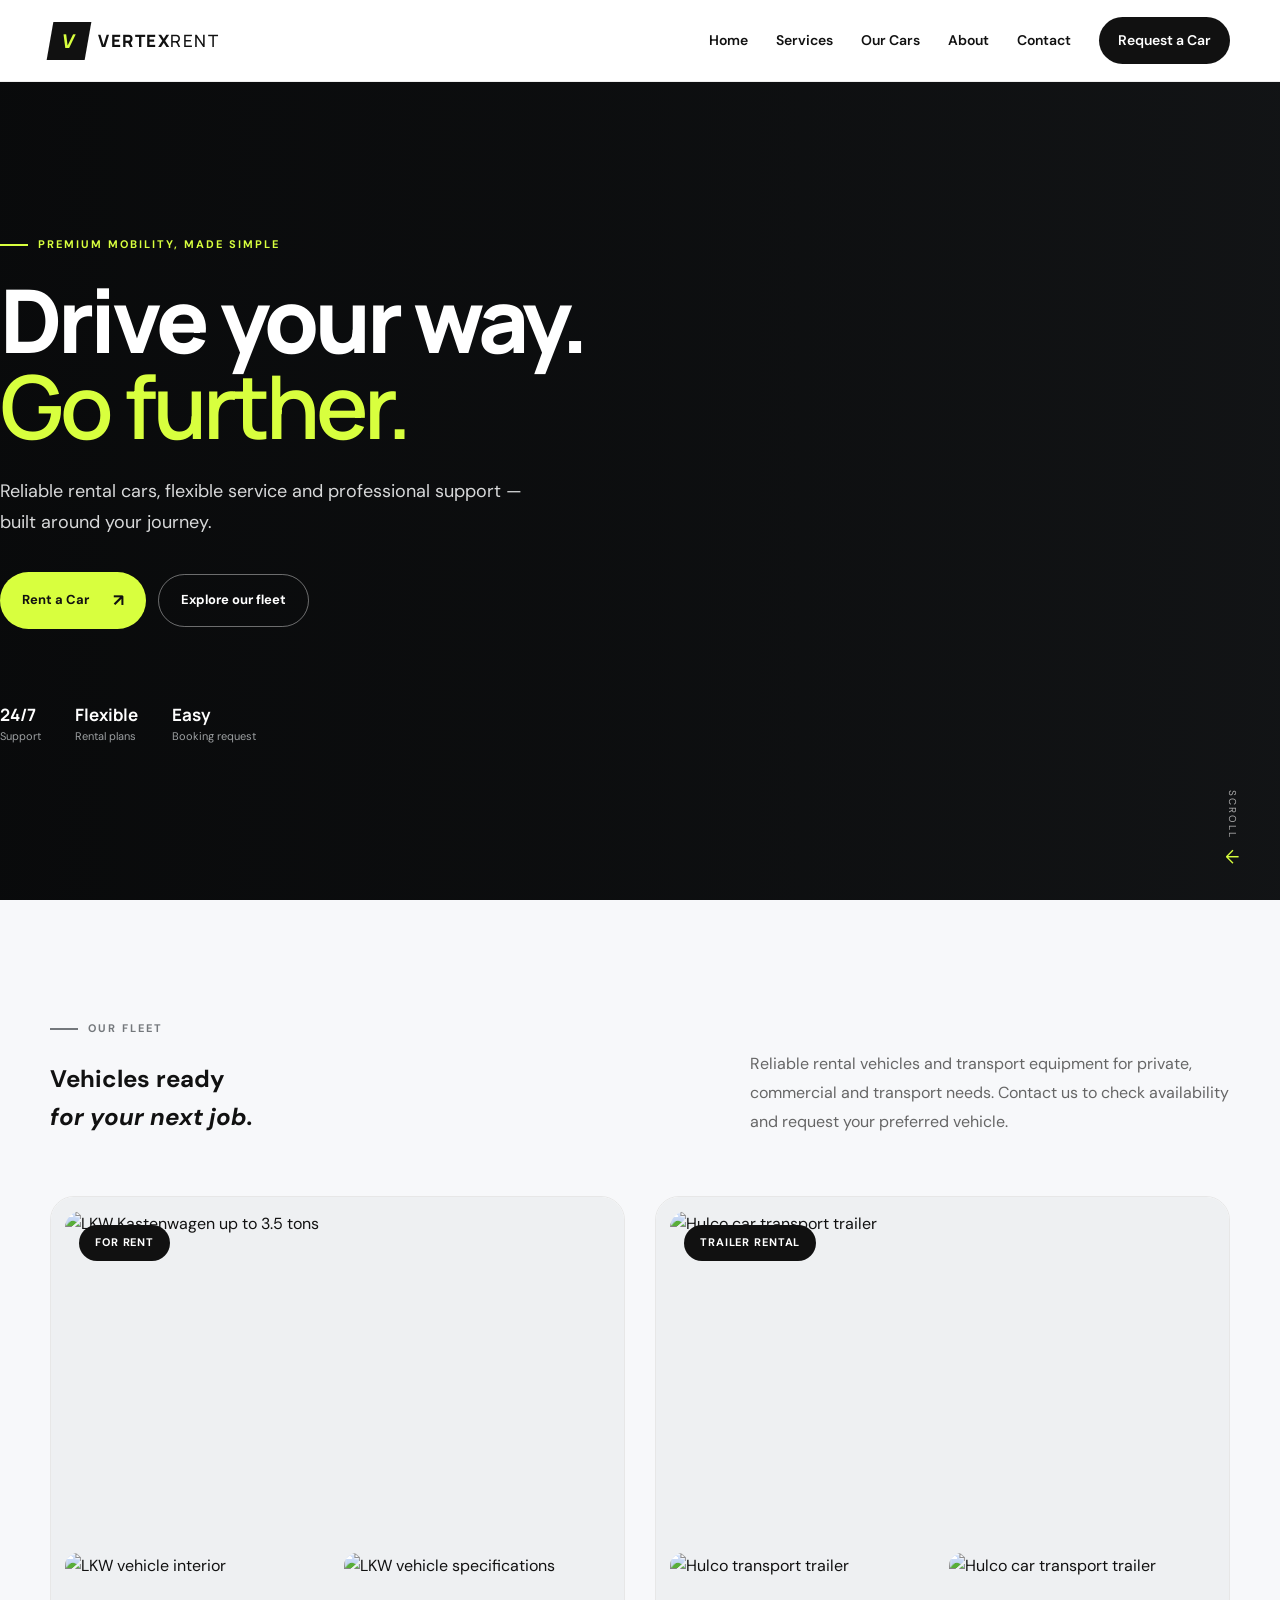
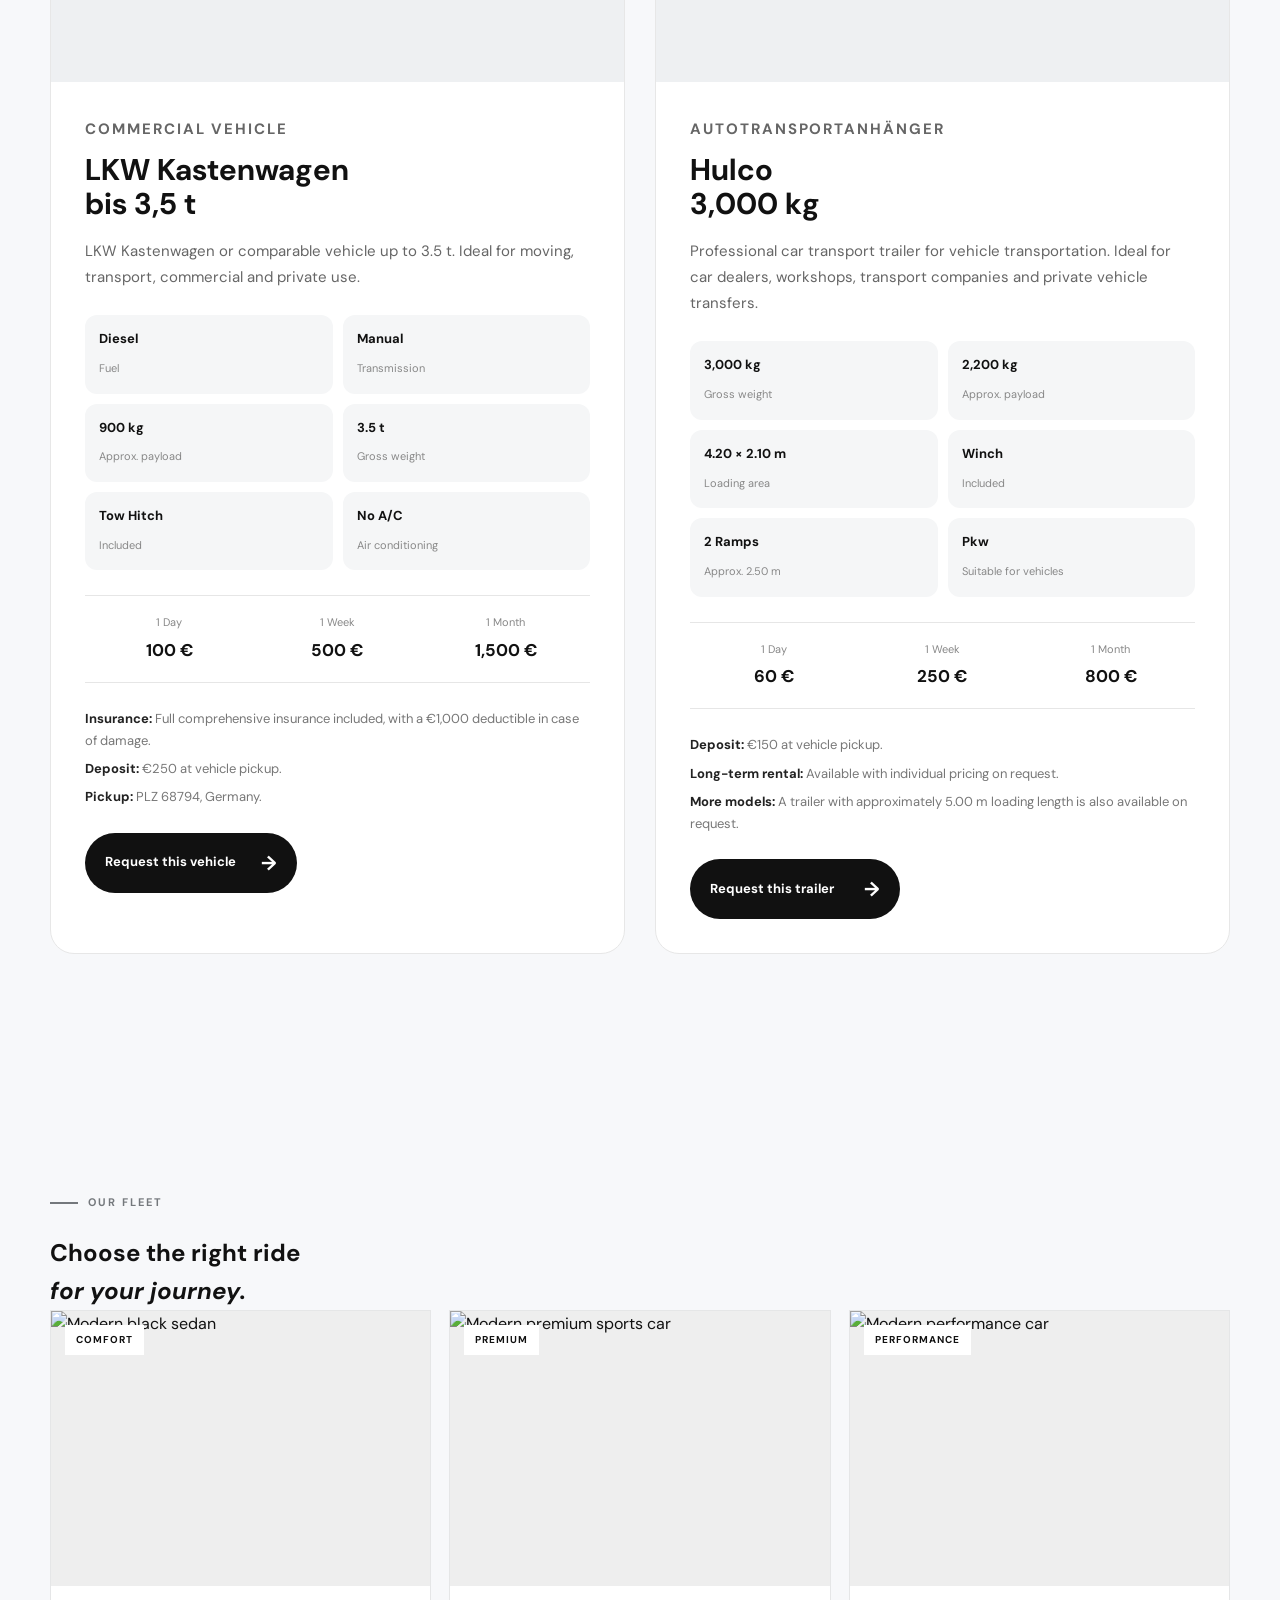
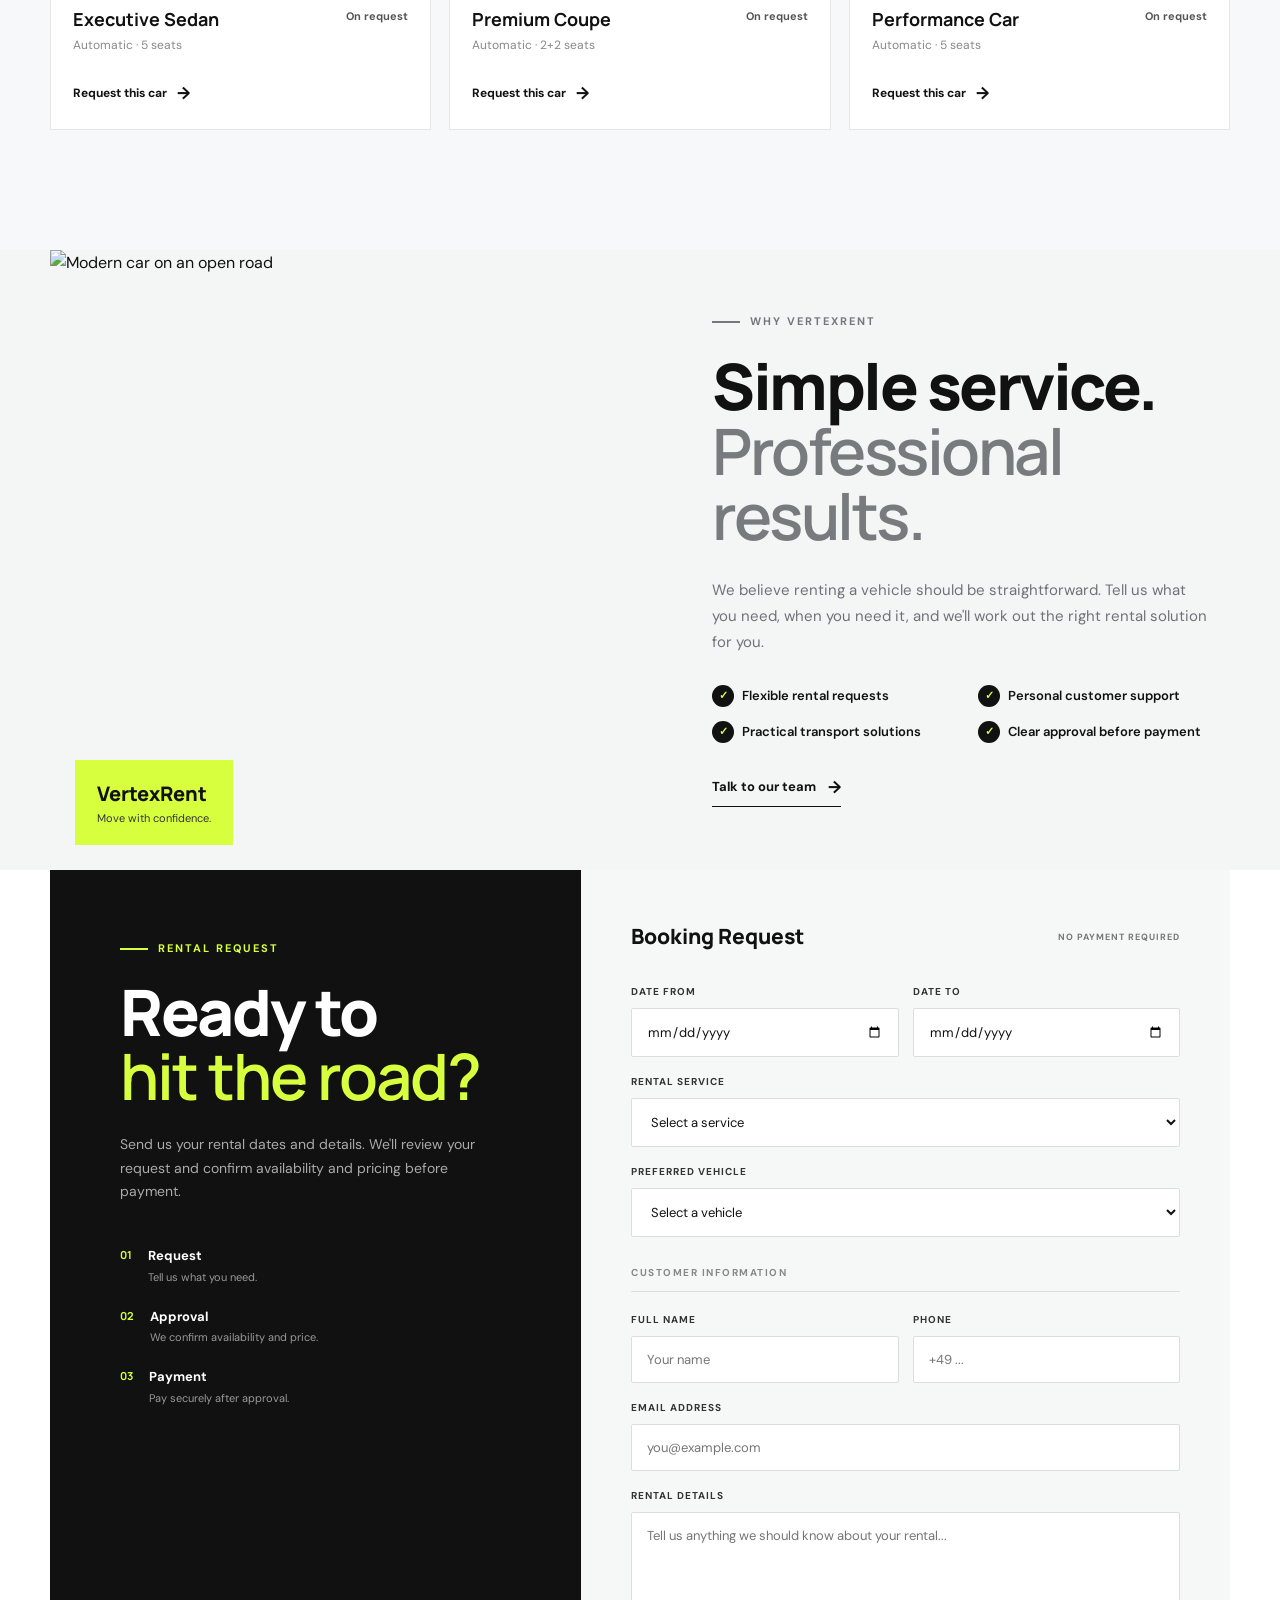
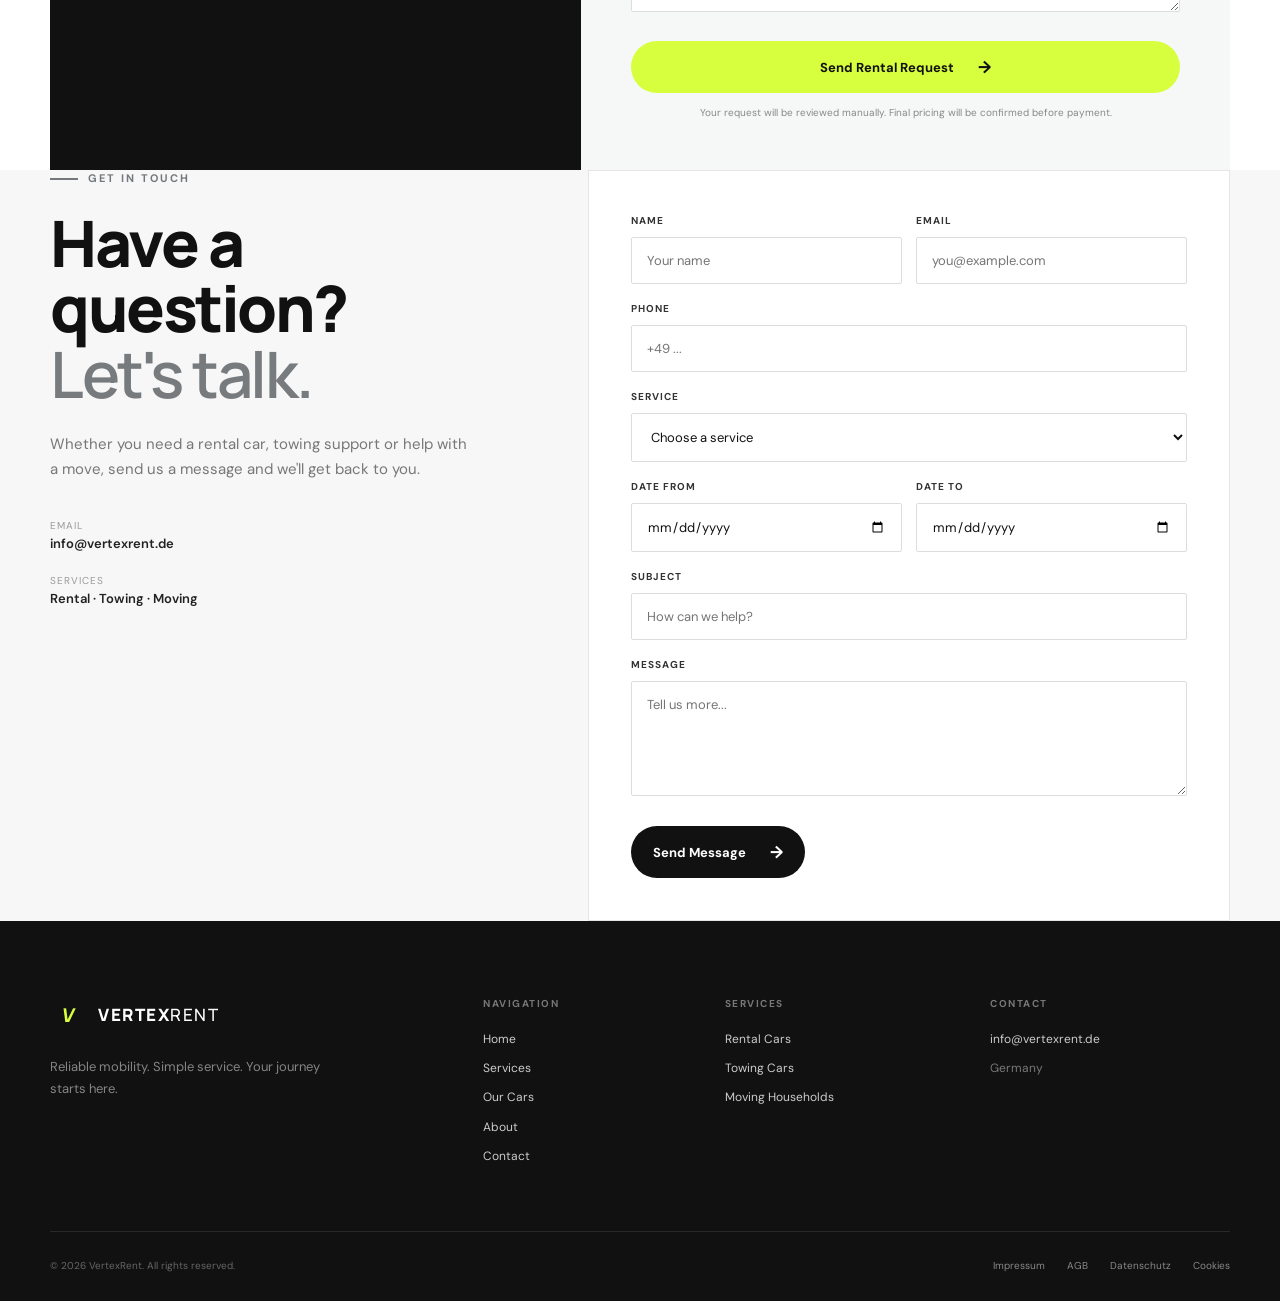
==== commit 2918ba85: "All changes" ====
--- a/sec.html
+++ b/sec.html
@@ -291,79 +291,183 @@
     </section>
 
 
+
+
+
+
     <!-- =========================
-     SERVICES SECTION
+     FLEET SECTION
 ========================= -->
 
-<section class="services section" id="services">
+<section class="fleet section" id="fleet">
 
     <div class="container">
 
-        <!-- Section Heading -->
-
-        <div class="section-heading services-heading">
+        <!-- Heading -->
+        <div class="section-heading fleet-heading">
 
             <div>
-
                 <p class="eyebrow">
                     <span></span>
-                    What we offer
+                    Our Fleet
                 </p>
 
                 <h2>
-                    More than a car.
+                    Vehicles ready
                     <br>
-                    <em>Mobility without limits.</em>
+                    <em>for your next job.</em>
                 </h2>
-
             </div>
 
-
             <p class="section-intro">
-
-                From everyday rentals to transport support,
-                VertexRent gives you a simple and dependable
-                way to get moving.
-
+                Reliable rental vehicles and transport equipment
+                for private, commercial and transport needs.
+                Contact us to check availability and request
+                your preferred vehicle.
             </p>
 
         </div>
 
 
-        <!-- Services Cards -->
-
-        <div class="service-grid">
-
-
-            <!-- Rental Cars -->
-
-            <article class="service-card service-card-main">
-
-                <div class="service-number">
-                    01
-                </div>
-
-
-                <div class="service-content">
-
-                    <p class="service-label">
-                        Main service
+        <!-- Fleet Cards -->
+        <div class="fleet-grid">
+
+
+            <!-- =================================
+                 LKW KASTENWAGEN
+            ================================== -->
+
+            <article class="fleet-card">
+
+                <!-- Image Gallery -->
+                <div class="fleet-gallery">
+
+                    <div class="fleet-main-image">
+                        <img
+                            src="images/BBE9DE6F-24C1-43B5-A504-DB880191CE88.png"
+                            alt="LKW Kastenwagen up to 3.5 tons">
+                    </div>
+
+                    <div class="fleet-small-images">
+
+                        <img
+                            src="images/FAB52BFC-CDE9-444C-89F3-CAB4CBD5715F.png"
+                            alt="LKW vehicle interior">
+
+                        <img
+                            src="images/50D1A69C-B552-435D-9652-269C8E6D6628.png"
+                            alt="LKW vehicle specifications">
+
+                    </div>
+
+                    <span class="fleet-badge">
+                        For Rent
+                    </span>
+
+                </div>
+
+
+                <!-- Content -->
+                <div class="fleet-content">
+
+                    <p class="fleet-label">
+                        Commercial Vehicle
                     </p>
 
                     <h3>
-                        Rental Cars
+                        LKW Kastenwagen
+                        <br>
+                        bis 3,5 t
                     </h3>
 
                     <p>
-                        Comfortable, practical and ready for
-                        your next trip — for a day, a weekend
-                        or longer.
+                        LKW Kastenwagen or comparable vehicle
+                        up to 3.5 t. Ideal for moving, transport,
+                        commercial and private use.
                     </p>
 
-                    <a href="#booking" class="service-link">
-                        Request a car
-                        <span>&rarr;</span>
-                        
+
+                    <!-- Details -->
+                    <div class="fleet-details">
+
+                        <div>
+                            <strong>Diesel</strong>
+                            <span>Fuel</span>
+                        </div>
+
+                        <div>
+                            <strong>Manual</strong>
+                            <span>Transmission</span>
+                        </div>
+
+                        <div>
+                            <strong>900 kg</strong>
+                            <span>Approx. payload</span>
+                        </div>
+
+                        <div>
+                            <strong>3.5 t</strong>
+                            <span>Gross weight</span>
+                        </div>
+
+                        <div>
+                            <strong>Tow Hitch</strong>
+                            <span>Included</span>
+                        </div>
+
+                        <div>
+                            <strong>No A/C</strong>
+                            <span>Air conditioning</span>
+                        </div>
+
+                    </div>
+
+
+                    <!-- Prices -->
+                    <div class="fleet-prices">
+
+                        <div>
+                            <span>1 Day</span>
+                            <strong>100 €</strong>
+                        </div>
+
+                        <div>
+                            <span>1 Week</span>
+                            <strong>500 €</strong>
+                        </div>
+
+                        <div>
+                            <span>1 Month</span>
+                            <strong>1,500 €</strong>
+                        </div>
+
+                    </div>
+
+
+                    <div class="fleet-extra">
+
+                        <p>
+                            <strong>Insurance:</strong>
+                            Full comprehensive insurance included,
+                            with a €1,000 deductible in case of damage.
+                        </p>
+
+                        <p>
+                            <strong>Deposit:</strong>
+                            €250 at vehicle pickup.
+                        </p>
+
+                        <p>
+                            <strong>Pickup:</strong>
+                            PLZ 68794, Germany.
+                        </p>
+
+                    </div>
+
+
+                    <a href="#booking" class="fleet-button">
+                        Request this vehicle
+                        <span>→</span>
                     </a>
 
                 </div>
@@ -371,245 +475,157 @@
             </article>
 
 
-            <!-- Towing Cars -->
-
-            <article class="service-card">
-
-                <div class="service-number">
-                    02
-                </div>
-
-
-                <div class="service-content">
-
-                    <p class="service-label">
-                        Transport
+
+            <!-- =================================
+                 HULCO TRAILER
+            ================================== -->
+
+            <article class="fleet-card">
+
+                <!-- Image Gallery -->
+                <div class="fleet-gallery">
+
+                    <div class="fleet-main-image">
+                        <img
+                            src="images/CDC3211C-1771-4E1C-830B-AED0CE0AB903.jpeg"
+                            alt="Hulco car transport trailer">
+                    </div>
+
+                    <div class="fleet-small-images">
+
+                        <img
+                            src="images/32620D23-1E49-4E52-9947-5C268D061398.jpeg"
+                            alt="Hulco transport trailer">
+
+                        <img
+                            src="images/BCD1421D-0892-4DBE-9B16-17CB468C62A8.png"
+                            alt="Hulco car transport trailer">
+
+                    </div>
+
+                    <span class="fleet-badge">
+                        Trailer Rental
+                    </span>
+
+                </div>
+
+
+                <!-- Content -->
+                <div class="fleet-content">
+
+                    <p class="fleet-label">
+                        Autotransportanhänger
                     </p>
 
                     <h3>
-                        Towing Cars
+                        Hulco
+                        <br>
+                        3,000 kg
                     </h3>
 
                     <p>
-                        Dependable towing support when you
-                        need to move a vehicle safely.
+                        Professional car transport trailer for
+                        vehicle transportation. Ideal for car
+                        dealers, workshops, transport companies
+                        and private vehicle transfers.
                     </p>
 
-                    <a href="#contact" class="service-link">
-                        Learn more
-                        <span>&rarr;</span>
-                        
+
+                    <!-- Details -->
+                    <div class="fleet-details">
+
+                        <div>
+                            <strong>3,000 kg</strong>
+                            <span>Gross weight</span>
+                        </div>
+
+                        <div>
+                            <strong>2,200 kg</strong>
+                            <span>Approx. payload</span>
+                        </div>
+
+                        <div>
+                            <strong>4.20 × 2.10 m</strong>
+                            <span>Loading area</span>
+                        </div>
+
+                        <div>
+                            <strong>Winch</strong>
+                            <span>Included</span>
+                        </div>
+
+                        <div>
+                            <strong>2 Ramps</strong>
+                            <span>Approx. 2.50 m</span>
+                        </div>
+
+                        <div>
+                            <strong>Pkw</strong>
+                            <span>Suitable for vehicles</span>
+                        </div>
+
+                    </div>
+
+
+                    <!-- Prices -->
+                    <div class="fleet-prices">
+
+                        <div>
+                            <span>1 Day</span>
+                            <strong>60 €</strong>
+                        </div>
+
+                        <div>
+                            <span>1 Week</span>
+                            <strong>250 €</strong>
+                        </div>
+
+                        <div>
+                            <span>1 Month</span>
+                            <strong>800 €</strong>
+                        </div>
+
+                    </div>
+
+
+                    <div class="fleet-extra">
+
+                        <p>
+                            <strong>Deposit:</strong>
+                            €150 at vehicle pickup.
+                        </p>
+
+                        <p>
+                            <strong>Long-term rental:</strong>
+                            Available with individual pricing
+                            on request.
+                        </p>
+
+                        <p>
+                            <strong>More models:</strong>
+                            A trailer with approximately 5.00 m
+                            loading length is also available
+                            on request.
+                        </p>
+
+                    </div>
+
+
+                    <a href="#booking" class="fleet-button">
+                        Request this trailer
+                        <span>→</span>
                     </a>
 
                 </div>
 
             </article>
 
-
-            <!-- Moving Households -->
-
-            <article class="service-card">
-
-                <div class="service-number">
-                    03
-                </div>
-
-
-                <div class="service-content">
-
-                    <p class="service-label">
-                        Moving
-                    </p>
-
-                    <h3>
-                        Moving Households
-                    </h3>
-
-                    <p>
-                        Practical vehicle solutions for moving
-                        furniture, boxes and everyday belongings.
-                    </p>
-
-                    <a href="#contact" class="service-link">
-                        Learn more
-                        <span>&rarr;</span>
-
-                    </a>
-
-                </div>
-
-            </article>
-
-
         </div>
 
     </div>
 
 </section>
 
-
-
-
-
-
-
-
-
-
-<!-- =========================
-     SERVICES SECTION
-========================= -->
-
-<section class="services section" id="services">
-
-    <div class="container">
-
-        <div class="section-heading">
-
-            <p class="eyebrow">
-
-                <span></span>
-
-                Our Services
-
-            </p>
-
-            <h2>
-
-                More than
-                <br>
-
-                <em>just car rental.</em>
-
-            </h2>
-
-            <p class="section-intro">
-
-                Flexible mobility and transport solutions
-                for private, business and everyday needs.
-
-            </p>
-
-        </div>
-
-
-        <div class="services-grid">
-
-
-            <!-- Rental Cars -->
-
-            <article class="service-card">
-
-                <div class="service-number">
-                    01
-                </div>
-
-                <div class="service-icon">
-                    🚗
-                </div>
-
-                <h3>
-                    Rental Cars
-                </h3>
-
-                <p>
-
-                    Choose a practical vehicle for your
-                    everyday needs, business trips or
-                    personal journeys. We offer flexible
-                    rental solutions tailored to your
-                    requested period.
-
-                </p>
-
-                <a href="#booking" class="service-link">
-
-                    Request a vehicle
-
-                    <span>&rarr;</span>
-
-                </a>
-
-            </article>
-
-
-            <!-- Towing Cars -->
-
-            <article class="service-card">
-
-                <div class="service-number">
-                    02
-                </div>
-
-                <div class="service-icon">
-                    🚚
-                </div>
-
-                <h3>
-                    Towing Cars
-                </h3>
-
-                <p>
-
-                    Reliable towing and transport support
-                    when you need to move a vehicle or
-                    handle a transport requirement.
-                    Contact us with your individual needs.
-
-                </p>
-
-                <a href="#contact" class="service-link">
-
-                    Ask about towing
-
-                    <span>&rarr;</span>
-
-                </a>
-
-            </article>
-
-
-            <!-- Moving Households -->
-
-            <article class="service-card">
-
-                <div class="service-number">
-                    03
-                </div>
-
-                <div class="service-icon">
-                    📦
-                </div>
-
-                <h3>
-                    Moving Households
-                </h3>
-
-                <p>
-
-                    Planning a move? Our transport solutions
-                    can help you move furniture, household
-                    items and other belongings with a
-                    suitable vehicle.
-
-                </p>
-
-                <a href="#contact" class="service-link">
-
-                    Discuss your move
-
-                    <span>&rarr;</span>
-
-                </a>
-
-            </article>
-
-
-        </div>
-
-    </div>
-
-</section>
 
 
 
--- a/responsive.css
+++ b/responsive.css
@@ -450,7 +450,534 @@
 
         gap: 12px 18px;
     }
-
-}
-
-
+}
+
+
+
+
+
+
+
+
+/* =========================================================
+   FLEET
+========================================================= */
+
+.fleet {
+    padding: 120px 0;
+    background: #f7f8fa;
+}
+
+.fleet-heading {
+    display: flex;
+    justify-content: space-between;
+    align-items: flex-end;
+    gap: 50px;
+    margin-bottom: 60px;
+}
+
+.fleet-heading .section-intro {
+    max-width: 480px;
+    margin: 0;
+    color: #666;
+    line-height: 1.8;
+}
+
+.fleet-grid {
+    display: grid;
+    grid-template-columns: repeat(2, 1fr);
+    gap: 30px;
+}
+
+.fleet-card {
+    overflow: hidden;
+    background: #fff;
+    border: 1px solid #e7e7e7;
+    border-radius: 24px;
+    transition: .35s ease;
+}
+
+.fleet-card:hover {
+    transform: translateY(-7px);
+    box-shadow: 0 25px 60px rgba(0,0,0,.09);
+}
+
+
+/* Gallery */
+
+.fleet-gallery {
+    position: relative;
+    padding: 14px;
+    background: #eef0f2;
+}
+
+.fleet-main-image {
+    height: 330px;
+    overflow: hidden;
+    border-radius: 17px;
+}
+
+.fleet-main-image img {
+    width: 100%;
+    height: 100%;
+    display: block;
+    object-fit: cover;
+    transition: transform .5s ease;
+}
+
+.fleet-card:hover .fleet-main-image img {
+    transform: scale(1.04);
+}
+
+.fleet-small-images {
+    display: grid;
+    grid-template-columns: repeat(2, 1fr);
+    gap: 12px;
+    margin-top: 12px;
+}
+
+.fleet-small-images img {
+    width: 100%;
+    height: 115px;
+    display: block;
+    object-fit: cover;
+    border-radius: 13px;
+}
+
+
+/* Badge */
+
+.fleet-badge {
+    position: absolute;
+    top: 28px;
+    left: 28px;
+    padding: 9px 16px;
+    background: #111;
+    color: #fff;
+    border-radius: 50px;
+    font-size: 11px;
+    font-weight: 700;
+    text-transform: uppercase;
+    letter-spacing: .08em;
+}
+
+
+/* Content */
+
+.fleet-content {
+    padding: 34px;
+}
+
+.fleet-label {
+    margin: 0 0 10px;
+    color: #777;
+    font-size: 11px;
+    font-weight: 700;
+    letter-spacing: .13em;
+    text-transform: uppercase;
+}
+
+.fleet-content h3 {
+    margin: 0 0 16px;
+    color: #111;
+    font-size: 30px;
+    line-height: 1.15;
+}
+
+.fleet-content > p {
+    color: #666;
+    font-size: 15px;
+    line-height: 1.75;
+}
+
+
+/* Details */
+
+.fleet-details {
+    display: grid;
+    grid-template-columns: repeat(2, 1fr);
+    gap: 10px;
+    margin: 25px 0;
+}
+
+.fleet-details div {
+    padding: 14px;
+    background: #f5f6f7;
+    border-radius: 12px;
+}
+
+.fleet-details strong {
+    display: block;
+    margin-bottom: 4px;
+    color: #111;
+    font-size: 13px;
+}
+
+.fleet-details span {
+    color: #888;
+    font-size: 11px;
+}
+
+
+/* Prices */
+
+.fleet-prices {
+    display: grid;
+    grid-template-columns: repeat(3, 1fr);
+    margin: 25px 0;
+    padding: 18px 0;
+    border-top: 1px solid #e6e6e6;
+    border-bottom: 1px solid #e6e6e6;
+}
+
+.fleet-prices div {
+    text-align: center;
+}
+
+.fleet-prices span {
+    display: block;
+    margin-bottom: 5px;
+    color: #888;
+    font-size: 11px;
+}
+
+.fleet-prices strong {
+    color: #111;
+    font-size: 17px;
+}
+
+
+/* Extra information */
+
+.fleet-extra {
+    margin-bottom: 25px;
+}
+
+.fleet-extra p {
+    margin: 7px 0;
+    color: #777;
+    font-size: 13px;
+    line-height: 1.65;
+}
+
+.fleet-extra strong {
+    color: #222;
+}
+
+
+/* Button */
+
+.fleet-button {
+    display: inline-flex;
+    align-items: center;
+    justify-content: space-between;
+    gap: 25px;
+    padding: 14px 20px;
+    min-width: 210px;
+    background: #111;
+    color: #fff;
+    border-radius: 50px;
+    text-decoration: none;
+    font-size: 13px;
+    font-weight: 700;
+    transition: .3s ease;
+}
+
+.fleet-button span {
+    font-size: 20px;
+}
+
+.fleet-button:hover {
+    background: #333;
+    transform: translateX(3px);
+}
+
+
+/* =========================================================
+   MOBILE
+========================================================= */
+
+@media (max-width: 900px) {
+
+    .fleet {
+        padding: 90px 0;
+    }
+
+    .fleet-heading {
+        flex-direction: column;
+        align-items: flex-start;
+    }
+
+    .fleet-grid {
+        grid-template-columns: 1fr;
+    }
+}
+
+
+@media (max-width: 600px) {
+
+    .fleet {
+        padding: 70px 0;
+    }
+
+    .fleet-content {
+        padding: 24px;
+    }
+
+    .fleet-main-image {
+        height: 240px;
+    }
+
+    .fleet-small-images img {
+        height: 95px;
+    }
+
+    .fleet-content h3 {
+        font-size: 25px;
+    }
+
+    .fleet-details {
+        grid-template-columns: 1fr;
+    }
+
+    .fleet-prices {
+        grid-template-columns: 1fr;
+    }
+
+    .fleet-prices div {
+        display: flex;
+        justify-content: space-between;
+        align-items: center;
+        padding: 8px 0;
+    }
+
+    .fleet-prices span {
+        margin: 0;
+    }
+
+    .fleet-button {
+        width: 100%;
+    }
+}
+
+
+
+
+
+
+
+
+
+
+
+
+
+
+
+
+/* =========================================
+   LONG-TERM RENTAL
+========================================= */
+
+.longterm {
+    padding: 120px 0;
+    background: #fff;
+}
+
+.longterm-heading {
+    display: flex;
+    justify-content: space-between;
+    align-items: flex-end;
+    gap: 50px;
+    margin-bottom: 60px;
+}
+
+.longterm-heading > p {
+    max-width: 480px;
+    margin: 0;
+    color: #666;
+    line-height: 1.8;
+}
+
+.longterm-grid {
+    display: grid;
+    grid-template-columns: repeat(2, 1fr);
+    gap: 30px;
+}
+
+.longterm-card {
+    overflow: hidden;
+    background: #f7f8fa;
+    border: 1px solid #e6e6e6;
+    border-radius: 24px;
+    transition: .35s ease;
+}
+
+.longterm-card:hover {
+    transform: translateY(-7px);
+    box-shadow: 0 25px 60px rgba(0,0,0,.08);
+}
+
+.longterm-image {
+    position: relative;
+    height: 330px;
+    padding: 14px;
+}
+
+.longterm-image img {
+    width: 100%;
+    height: 100%;
+    display: block;
+    object-fit: cover;
+    border-radius: 17px;
+}
+
+.longterm-image span {
+    position: absolute;
+    top: 28px;
+    left: 28px;
+    padding: 9px 16px;
+    background: #111;
+    color: #fff;
+    border-radius: 50px;
+    font-size: 11px;
+    font-weight: 700;
+    text-transform: uppercase;
+    letter-spacing: .08em;
+}
+
+.longterm-content {
+    padding: 34px;
+}
+
+.longterm-label {
+    margin: 0 0 10px;
+    color: #777;
+    font-size: 11px;
+    font-weight: 700;
+    letter-spacing: .13em;
+    text-transform: uppercase;
+}
+
+.longterm-content h3 {
+    margin: 0 0 16px;
+    color: #111;
+    font-size: 30px;
+    line-height: 1.15;
+}
+
+.longterm-content > p {
+    color: #666;
+    font-size: 15px;
+    line-height: 1.75;
+}
+
+.longterm-details {
+    display: grid;
+    grid-template-columns: repeat(2, 1fr);
+    gap: 10px;
+    margin: 25px 0;
+}
+
+.longterm-details div {
+    padding: 15px;
+    background: #fff;
+    border-radius: 12px;
+}
+
+.longterm-details strong {
+    display: block;
+    margin-bottom: 5px;
+    color: #111;
+    font-size: 14px;
+}
+
+.longterm-details span {
+    color: #888;
+    font-size: 11px;
+}
+
+.longterm-info {
+    margin-bottom: 25px;
+}
+
+.longterm-info p {
+    margin: 8px 0;
+    color: #777;
+    font-size: 13px;
+    line-height: 1.6;
+}
+
+.longterm-info strong {
+    color: #222;
+}
+
+.longterm-button {
+    display: inline-flex;
+    align-items: center;
+    justify-content: space-between;
+    gap: 25px;
+    min-width: 210px;
+    padding: 14px 20px;
+    background: #111;
+    color: #fff;
+    border-radius: 50px;
+    text-decoration: none;
+    font-size: 13px;
+    font-weight: 700;
+    transition: .3s ease;
+}
+
+.longterm-button:hover {
+    background: #333;
+}
+
+.longterm-button span {
+    font-size: 20px;
+}
+
+
+/* MOBILE */
+
+@media (max-width: 900px) {
+
+    .longterm {
+        padding: 90px 0;
+    }
+
+    .longterm-heading {
+        flex-direction: column;
+        align-items: flex-start;
+    }
+
+    .longterm-grid {
+        grid-template-columns: 1fr;
+    }
+}
+
+@media (max-width: 600px) {
+
+    .longterm {
+        padding: 70px 0;
+    }
+
+    .longterm-content {
+        padding: 24px;
+    }
+
+    .longterm-image {
+        height: 240px;
+    }
+
+    .longterm-content h3 {
+        font-size: 25px;
+    }
+
+    .longterm-details {
+        grid-template-columns: 1fr;
+    }
+
+    .longterm-button {
+        width: 100%;
+    }
+}
